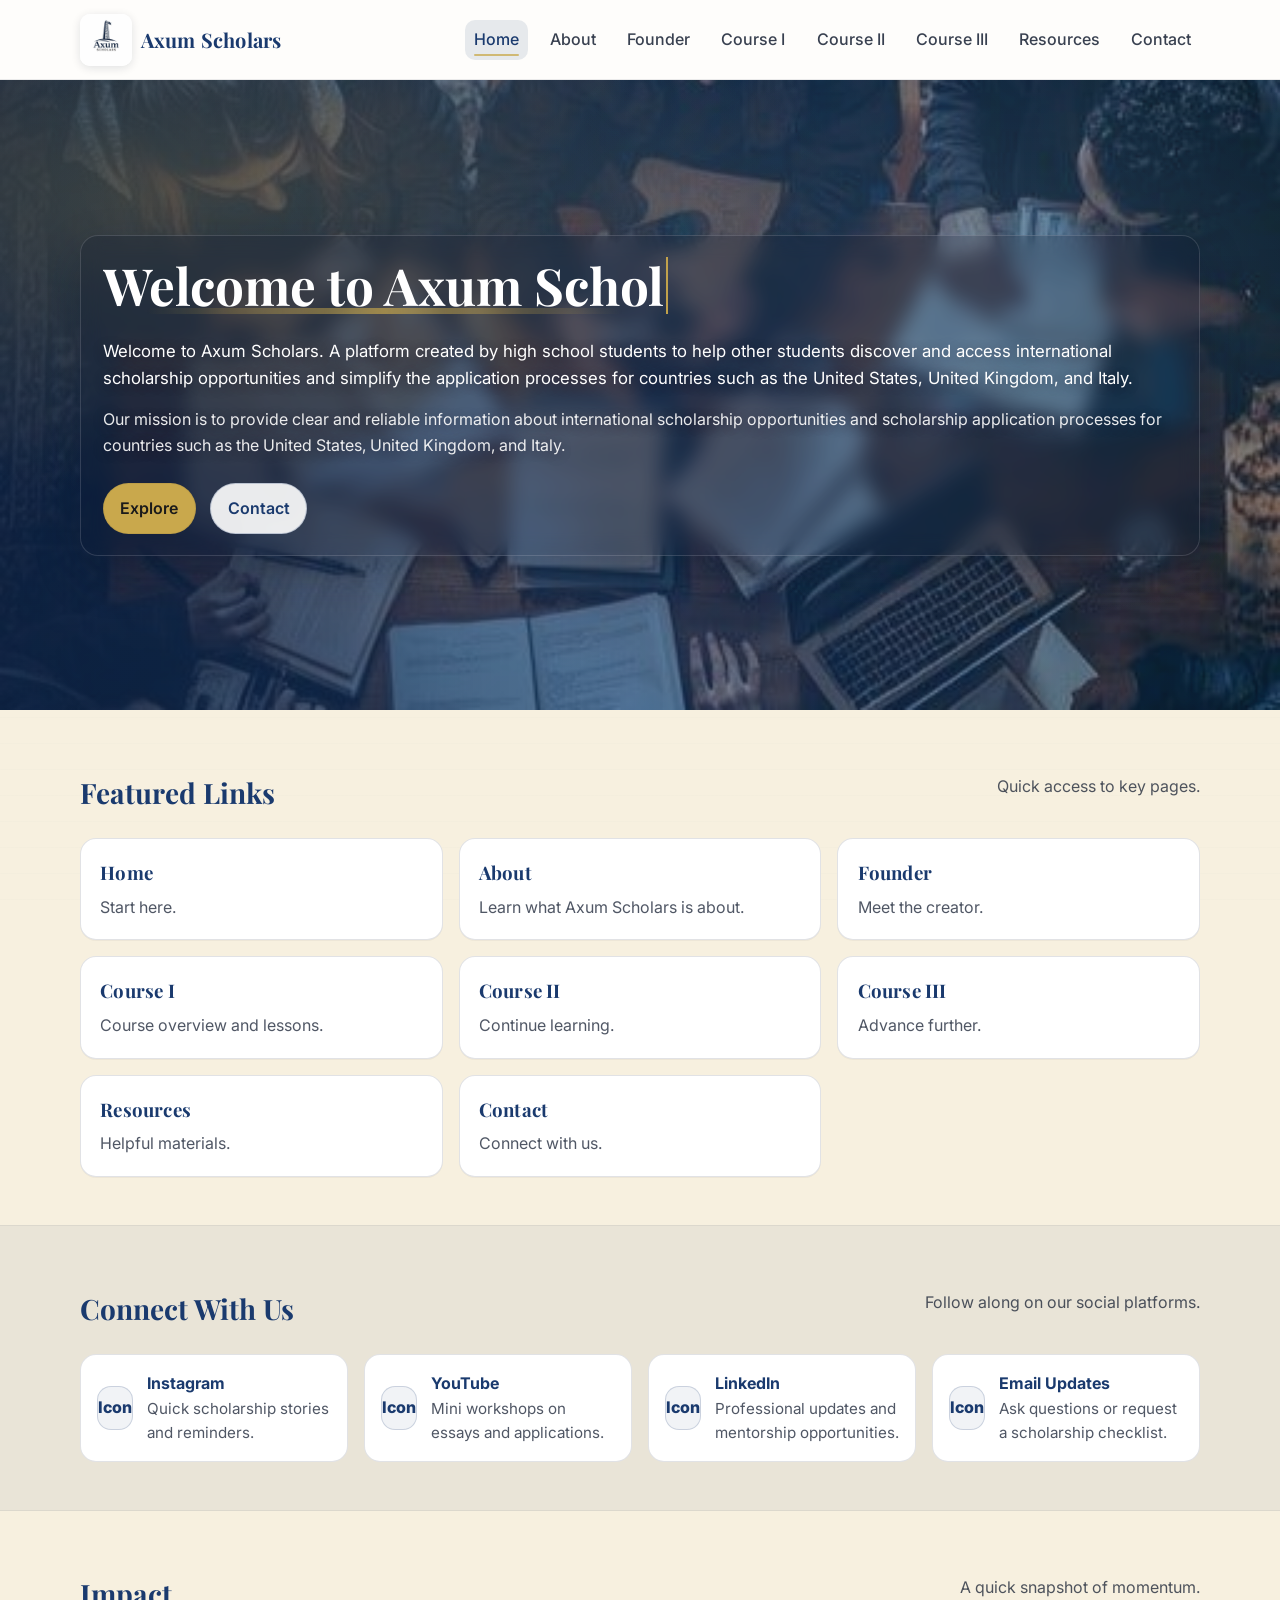
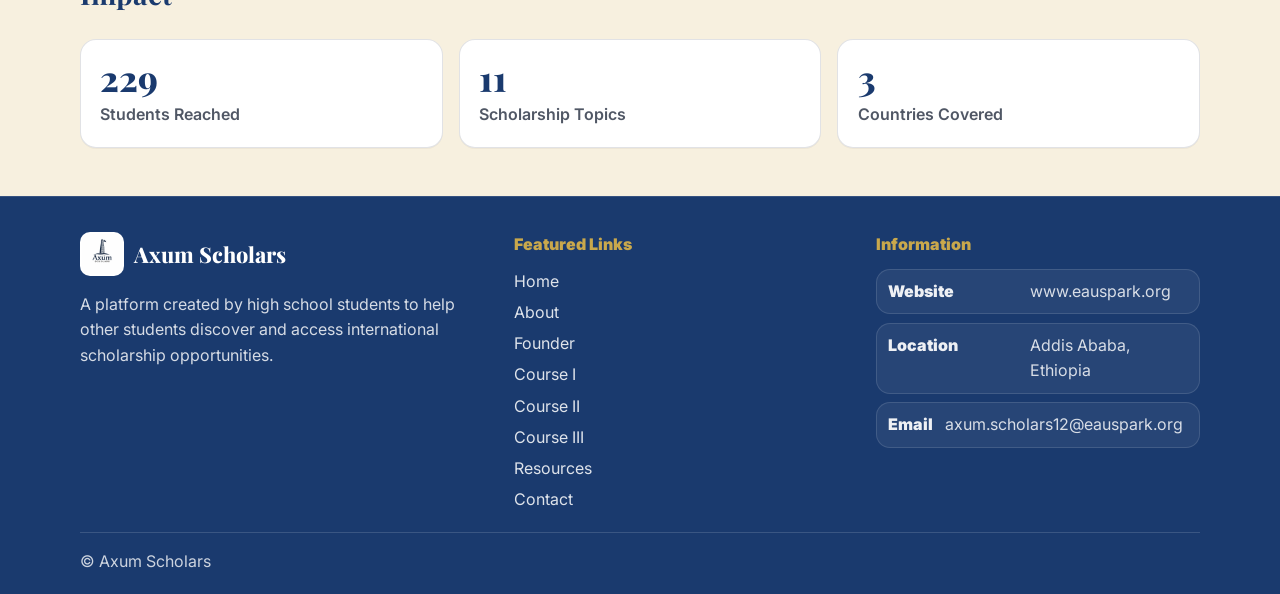
==== index.html @ 064c2a34 "first commit" ====
<!doctype html>
<html lang="en">
  <head>
    <meta charset="UTF-8" />
    <meta name="viewport" content="width=device-width, initial-scale=1.0" />
    <title>Axum Scholars | Home</title>
    <link rel="preconnect" href="https://fonts.googleapis.com" />
    <link rel="preconnect" href="https://fonts.gstatic.com" crossorigin />
    <link
      href="https://fonts.googleapis.com/css2?family=Inter:wght@400;500;600&family=Playfair+Display:wght@600;700&family=Patrick+Hand&display=swap"
      rel="stylesheet"
    />
    <link rel="stylesheet" href="./assets/css/styles.css" />
    <script defer src="./assets/js/main.js"></script>
  </head>
  <body>
    <a class="skip-link" href="#main">Skip to content</a>

    <header class="site-header">
      <nav class="nav" aria-label="Primary">
        <div class="nav__inner container">
          <a class="brand" href="./index.html" aria-label="Axum Scholars Home">
            <img class="brand__logo" src="./655578875_25758855597150447_8793712731819358752_n.jpg" alt="Axum Scholars logo" />
            <span class="brand__text">Axum Scholars</span>
          </a>

          <button class="nav__toggle" type="button" aria-expanded="false" aria-controls="navLinks">
            <span class="sr-only">Toggle navigation</span>
            <span class="nav__toggleBars" aria-hidden="true"></span>
          </button>

          <div id="navLinks" class="nav__links">
            <a class="nav__link is-active" href="./index.html">Home</a>
            <a class="nav__link" href="./about.html">About</a>
            <a class="nav__link" href="./founder.html">Founder</a>
            <a class="nav__link" href="./course1.html">Course I</a>
            <a class="nav__link" href="./course2.html">Course II</a>
            <a class="nav__link" href="./course3.html">Course III</a>
            <a class="nav__link" href="./resources.html">Resources</a>
            <a class="nav__link" href="./contact.html">Contact</a>
          </div>
        </div>
      </nav>
    </header>

    <main id="main">
      <section class="hero">
        <div class="hero__bg" aria-hidden="true">
          <img
            class="hero__img"
            src="./assets/img/Home page.jpg"
            alt="Students studying together around a table, books open"
            loading="eager"
            decoding="async"
            referrerpolicy="no-referrer"
          />
          <div class="hero__particles" aria-hidden="true"></div>
        </div>
        <div class="hero__overlay" aria-hidden="true"></div>
        <div class="hero__content container">
          <div class="reveal">
            <h1 class="typewriter" data-typewriter>Welcome to Axum Scholars</h1>
            <p class="lead">
              Welcome to Axum Scholars. A platform created by high school students to help other students discover and access international scholarship opportunities and simplify the application processes for countries such as the United States, United Kingdom, and Italy.
            </p>
            <p class="mission">
              Our mission is to provide clear and reliable information about international scholarship opportunities and scholarship application processes for countries such as the United States, United Kingdom, and Italy.
            </p>
            <div class="hero__actions">
              <a class="btn btn--gold" href="./about.html">Explore</a>
              <a class="btn btn--ghost" href="./contact.html">Contact</a>
            </div>
          </div>
        </div>
      </section>

      <section class="section container reveal">
        <div class="section__head">
          <h2>Featured Links</h2>
          <p class="muted">Quick access to key pages.</p>
        </div>

        <div class="cards">
          <a class="card card--link" href="./index.html">
            <h3>Home</h3>
            <p>Start here.</p>
          </a>
          <a class="card card--link" href="./about.html">
            <h3>About</h3>
            <p>Learn what Axum Scholars is about.</p>
          </a>
          <a class="card card--link" href="./founder.html">
            <h3>Founder</h3>
            <p>Meet the creator.</p>
          </a>
          <a class="card card--link" href="./course1.html">
            <h3>Course I</h3>
            <p>Course overview and lessons.</p>
          </a>
          <a class="card card--link" href="./course2.html">
            <h3>Course II</h3>
            <p>Continue learning.</p>
          </a>
          <a class="card card--link" href="./course3.html">
            <h3>Course III</h3>
            <p>Advance further.</p>
          </a>
          <a class="card card--link" href="./resources.html">
            <h3>Resources</h3>
            <p>Helpful materials.</p>
          </a>
          <a class="card card--link" href="./contact.html">
            <h3>Contact</h3>
            <p>Connect with us.</p>
          </a>
        </div>
      </section>

      <section class="section section--tint">
        <div class="container reveal">
          <div class="section__head">
            <h2>Connect With Us</h2>
            <p class="muted">Follow along on our social platforms.</p>
          </div>

          <div class="social-grid">
            <a class="social-card" href="./contact.html#contact-social" aria-label="Jump to our social highlights">
              <div class="icon icon--placeholder" aria-hidden="true">Icon</div>
              <div>
                <div class="social-card__title">Instagram</div>
                <div class="social-card__meta">Quick scholarship stories and reminders.</div>
              </div>
            </a>
            <a class="social-card" href="./contact.html#contact-form" aria-label="View our latest video tutorials">
              <div class="icon icon--placeholder" aria-hidden="true">Icon</div>
              <div>
                <div class="social-card__title">YouTube</div>
                <div class="social-card__meta">Mini workshops on essays and applications.</div>
              </div>
            </a>
            <a class="social-card" href="./contact.html#contact-details" aria-label="Connect with the Axum Scholars team">
              <div class="icon icon--placeholder" aria-hidden="true">Icon</div>
              <div>
                <div class="social-card__title">LinkedIn</div>
                <div class="social-card__meta">Professional updates and mentorship opportunities.</div>
              </div>
            </a>
            <a class="social-card" href="mailto:axum.scholars12@eauspark.org" aria-label="Send us an email">
              <div class="icon icon--placeholder" aria-hidden="true">Icon</div>
              <div>
                <div class="social-card__title">Email Updates</div>
                <div class="social-card__meta">Ask questions or request a scholarship checklist.</div>
              </div>
            </a>
          </div>
        </div>
      </section>

      <section class="section container reveal">
        <div class="section__head">
          <h2>Impact</h2>
          <p class="muted">A quick snapshot of momentum.</p>
        </div>
        <div class="stats">
          <div class="stat card">
            <div class="stat__num" data-countup="250">0</div>
            <div class="stat__label">Students Reached</div>
          </div>
          <div class="stat card">
            <div class="stat__num" data-countup="12">0</div>
            <div class="stat__label">Scholarship Topics</div>
          </div>
          <div class="stat card">
            <div class="stat__num" data-countup="3">0</div>
            <div class="stat__label">Countries Covered</div>
          </div>
        </div>
      </section>
    </main>

    <footer class="footer footer--dark">
      <div class="container footer__inner">
        <div class="footer3">
          <div class="footer3__col">
            <div class="footer3__brand">
              <img class="footer3__logo" src="./655578875_25758855597150447_8793712731819358752_n.jpg" alt="Axum Scholars logo" />
              <span>Axum Scholars</span>
            </div>
            <p class="footer3__desc">
              A platform created by high school students to help other students discover and access international scholarship opportunities.
            </p>
          </div>

          <div class="footer3__col">
            <div class="footer3__title">Featured Links</div>
            <div class="footer3__links">
              <a href="./index.html">Home</a>
              <a href="./about.html">About</a>
              <a href="./founder.html">Founder</a>
              <a href="./course1.html">Course I</a>
              <a href="./course2.html">Course II</a>
              <a href="./course3.html">Course III</a>
              <a href="./resources.html">Resources</a>
              <a href="./contact.html">Contact</a>
            </div>
          </div>

          <div class="footer3__col">
            <div class="footer3__title">Information</div>
            <div class="footer3__info">
              <div class="footer3__row">
                <span class="footer3__key">Website</span>
                <span class="footer3__val">www.eauspark.org</span>
              </div>
              <div class="footer3__row">
                <span class="footer3__key">Location</span>
                <span class="footer3__val">Addis Ababa, Ethiopia</span>
              </div>
              <div class="footer3__row">
                <span class="footer3__key">Email</span>
                <a class="footer3__val" href="mailto:axum.scholars12@eauspark.org">axum.scholars12@eauspark.org</a>
              </div>
            </div>
          </div>
        </div>

        <div class="footer__bottom">&copy; Axum Scholars</div>
      </div>
    </footer>
  </body>
</html>
---- assets/css/styles.css ----
:root {
  --blue: #1a3a6e;
  --gold: #c9a84c;
  --text: #0c1629;
  --muted: rgba(12, 22, 41, 0.72);
  --bg: #f7f0df;
  --tint: rgba(26, 58, 110, 0.06);
  --card: #ffffff;
  --border: rgba(12, 22, 41, 0.12);
  --shadow: 0 10px 30px rgba(12, 22, 41, 0.12);
  --radius: 16px;
  --max: 1120px;
}

*,
*::before,
*::after {
  box-sizing: border-box;
}

html {
  scroll-behavior: smooth;
}

body {
  margin: 0;
  font-family: Inter, system-ui, -apple-system, Segoe UI, Roboto, Helvetica, Arial, sans-serif;
  color: var(--text);
  background: var(--bg);
  line-height: 1.6;
  position: relative;
}

body.page--contact {
  background:
    linear-gradient(rgba(247, 240, 223, 0.76), rgba(247, 240, 223, 0.86)),
    url("../img/contact-bg.png") center / cover no-repeat fixed;
}

body.page--contact::before {
  opacity: 0.12;
}

body::before {
  content: "";
  position: fixed;
  inset: 0;
  pointer-events: none;
  /* subtle lined-paper effect across the whole site */
  background-image: repeating-linear-gradient(
    0deg,
    rgba(26, 58, 110, 0.06) 0px,
    rgba(26, 58, 110, 0.06) 1px,
    transparent 1px,
    transparent 26px
  );
  opacity: 0.22;
  z-index: -1;
}

/* Page fade transitions */
body {
  opacity: 0;
  transition: opacity 260ms ease;
}
body.is-ready {
  opacity: 1;
}
body.is-leaving {
  opacity: 0;
}

img {
  max-width: 100%;
  display: block;
}

a {
  color: inherit;
  text-decoration: none;
}

.container {
  width: min(var(--max), calc(100% - 2rem));
  margin-inline: auto;
}

.sr-only {
  position: absolute;
  width: 1px;
  height: 1px;
  padding: 0;
  margin: -1px;
  overflow: hidden;
  clip: rect(0, 0, 0, 0);
  white-space: nowrap;
  border: 0;
}

.skip-link {
  position: absolute;
  left: -9999px;
  top: 0.75rem;
  background: var(--blue);
  color: #fff;
  padding: 0.6rem 0.9rem;
  border-radius: 999px;
  z-index: 9999;
}
.skip-link:focus {
  left: 0.75rem;
}

/* Header / nav */
.site-header {
  position: sticky;
  top: 0;
  z-index: 50;
  background: rgba(255, 255, 255, 0.86);
  backdrop-filter: blur(10px);
  border-bottom: 1px solid rgba(12, 22, 41, 0.08);
  transition: padding 180ms ease, box-shadow 180ms ease, background 180ms ease, transform 180ms ease;
}

.nav__inner {
  display: flex;
  align-items: center;
  justify-content: space-between;
  padding: 0.85rem 0;
  gap: 1rem;
  transition: padding 180ms ease;
}

.site-header.is-scrolled {
  box-shadow: 0 12px 26px rgba(12, 22, 41, 0.12);
  background: rgba(255, 255, 255, 0.92);
}
.site-header.is-scrolled .nav__inner {
  padding: 0.6rem 0;
}

.brand {
  font-family: "Playfair Display", Georgia, "Times New Roman", serif;
  font-weight: 700;
  letter-spacing: 0.2px;
  color: var(--blue);
  font-size: 1.25rem;
  display: inline-flex;
  align-items: center;
  gap: 0.55rem;
}

.brand__logo {
  width: 52px;
  height: 52px;
  object-fit: contain;
  border-radius: 10px;
  background: #fff;
  box-shadow: 0 2px 10px rgba(12, 22, 41, 0.12);
}

.brand__text {
  line-height: 1;
}

.nav__links {
  display: flex;
  align-items: center;
  gap: 0.85rem;
}

.nav__link {
  font-weight: 500;
  color: rgba(12, 22, 41, 0.82);
  padding: 0.45rem 0.55rem;
  border-radius: 10px;
  position: relative;
  transition: background 160ms ease, color 160ms ease, transform 160ms ease;
}

.nav__link::after {
  content: "";
  position: absolute;
  left: 0.55rem;
  right: 0.55rem;
  bottom: 0.25rem;
  height: 2px;
  border-radius: 999px;
  background: var(--gold);
  transform: scaleX(0);
  transform-origin: left center;
  transition: transform 220ms ease;
  opacity: 0.95;
}

.nav__link:hover {
  background: rgba(26, 58, 110, 0.08);
  color: var(--blue);
  transform: translateY(-1px);
}
.nav__link:hover::after {
  transform: scaleX(1);
}

.nav__link.is-active {
  color: var(--blue);
  background: rgba(26, 58, 110, 0.1);
}
.nav__link.is-active::after {
  transform: scaleX(1);
  opacity: 0.75;
}

.nav__toggle {
  display: none;
  border: 1px solid rgba(12, 22, 41, 0.16);
  background: #fff;
  border-radius: 12px;
  padding: 0.55rem 0.6rem;
  cursor: pointer;
  transition: transform 160ms ease, box-shadow 160ms ease;
}

.nav__toggle:hover {
  transform: translateY(-1px);
  box-shadow: 0 8px 18px rgba(12, 22, 41, 0.08);
}

.nav__toggleBars {
  width: 22px;
  height: 14px;
  display: inline-block;
  background:
    linear-gradient(var(--blue), var(--blue)) 0 0 / 100% 2px no-repeat,
    linear-gradient(var(--blue), var(--blue)) 0 6px / 100% 2px no-repeat,
    linear-gradient(var(--blue), var(--blue)) 0 12px / 100% 2px no-repeat;
}

/* Buttons */
.btn {
  display: inline-flex;
  align-items: center;
  justify-content: center;
  gap: 0.5rem;
  border-radius: 999px;
  padding: 0.75rem 1.05rem;
  font-weight: 600;
  border: 1px solid transparent;
  transition: transform 160ms ease, box-shadow 160ms ease, background 160ms ease, border-color 160ms ease;
  cursor: pointer;
  user-select: none;
}

.btn:hover {
  transform: translateY(-1px);
  box-shadow: 0 12px 26px rgba(12, 22, 41, 0.12);
}

.btn--gold {
  background: var(--gold);
  color: #1a1a1a;
  border-color: rgba(0, 0, 0, 0.06);
}
.btn--gold:hover {
  transform: translateY(-1px) scale(1.03);
  box-shadow:
    0 14px 30px rgba(12, 22, 41, 0.14),
    0 0 0 6px rgba(201, 168, 76, 0.28);
}

.btn--ghost {
  background: rgba(255, 255, 255, 0.9);
  border-color: rgba(26, 58, 110, 0.22);
  color: var(--blue);
}
.btn--ghost:hover {
  transform: translateY(-1px) scale(1.02);
  box-shadow:
    0 14px 30px rgba(12, 22, 41, 0.12),
    0 0 0 6px rgba(26, 58, 110, 0.12);
}

.btn--full {
  width: 100%;
}

/* Hero */
.hero {
  position: relative;
  min-height: 70vh;
  display: grid;
  align-items: center;
  isolation: isolate;
}

.hero__bg {
  position: absolute;
  inset: 0;
  z-index: -2;
  overflow: hidden;
}

.hero__img {
  width: 100%;
  height: 100%;
  object-fit: cover;
  object-position: center 32%;
  transform: translate3d(0, 0, 0) scale(1);
  filter: saturate(0.96) contrast(1.03);
  will-change: transform;
  transition: transform 280ms ease-out;
}

.hero__particles {
  position: absolute;
  inset: -20%;
  pointer-events: none;
  background:
    radial-gradient(circle at 10% 20%, rgba(201, 168, 76, 0.20) 0 2px, transparent 3px),
    radial-gradient(circle at 30% 70%, rgba(255, 255, 255, 0.12) 0 2px, transparent 3px),
    radial-gradient(circle at 70% 30%, rgba(201, 168, 76, 0.18) 0 1.5px, transparent 3px),
    radial-gradient(circle at 85% 60%, rgba(255, 255, 255, 0.10) 0 2px, transparent 3px),
    radial-gradient(circle at 50% 50%, rgba(201, 168, 76, 0.12) 0 2px, transparent 3px);
  opacity: 0.75;
  filter: blur(0.2px);
  animation: floatDots 12s linear infinite;
  transform: translate3d(0, 0, 0);
  will-change: transform;
}

@keyframes floatDots {
  from {
    transform: translate3d(0, 0, 0);
  }
  to {
    transform: translate3d(-5%, -3%, 0);
  }
}

.hero__overlay {
  position: absolute;
  inset: 0;
  z-index: -1;
  background:
    radial-gradient(1200px 520px at 12% 18%, rgba(201, 168, 76, 0.24), transparent 58%),
    radial-gradient(900px 520px at 78% 35%, rgba(255, 255, 255, 0.10), transparent 62%),
    linear-gradient(90deg, rgba(14, 35, 70, 0.86), rgba(26, 58, 110, 0.58), rgba(26, 58, 110, 0.30));
}

.hero__content {
  padding: 4.5rem 0;
  color: #fff;
}

.hero__content .reveal {
  max-width: none;
  width: 100%;
  padding: 1.3rem 1.35rem;
  border-radius: 18px;
  background: rgba(12, 22, 41, 0.22);
  border: 1px solid rgba(255, 255, 255, 0.14);
  box-shadow: 0 18px 44px rgba(12, 22, 41, 0.28);
  backdrop-filter: blur(10px);
}

.hero h1 {
  font-family: "Playfair Display", Georgia, "Times New Roman", serif;
  font-size: clamp(2.1rem, 4vw, 3.2rem);
  line-height: 1.12;
  margin: 0 0 1rem;
}

.typewriter {
  display: inline-block;
  border-right: 2px solid rgba(201, 168, 76, 0.95);
  padding-right: 0.15rem;
  white-space: nowrap;
  overflow: hidden;
  position: relative;
  animation: typewriterPop 520ms cubic-bezier(0.2, 0.9, 0.2, 1) both;
}
.typewriter.is-done {
  border-right-color: transparent;
}

.typewriter::after {
  content: "";
  position: absolute;
  left: 0;
  right: 0;
  bottom: -0.25rem;
  height: 10px;
  border-radius: 999px;
  background: linear-gradient(90deg, rgba(201, 168, 76, 0.0), rgba(201, 168, 76, 0.75), rgba(201, 168, 76, 0.0));
  filter: blur(0.2px);
  opacity: 0.9;
  transform: scaleX(0.85);
}

@keyframes typewriterPop {
  from {
    opacity: 0;
    transform: translateY(10px) scale(0.98);
    filter: blur(1px);
  }
  to {
    opacity: 1;
    transform: translateY(0) scale(1);
    filter: blur(0);
  }
}

.lead {
  font-size: 1.05rem;
  margin: 0 0 1rem;
}

.mission {
  margin: 0 0 1.5rem;
  color: rgba(255, 255, 255, 0.9);
}

.hero .lead,
.hero .mission {
  text-shadow: 0 2px 12px rgba(12, 22, 41, 0.35);
}

.hero__actions {
  display: flex;
  gap: 0.85rem;
  flex-wrap: wrap;
}

@media (max-width: 700px) {
  .hero__content {
    padding: 3.2rem 0;
  }

  .hero__content .reveal {
    padding: 1.05rem 1.05rem;
  }
}

/* Page hero */
.page-hero {
  padding: 2.25rem 0 0.5rem;
}

.page-hero__media {
  margin-top: 0.5rem;
}

.page-hero__content h1 {
  font-family: "Playfair Display", Georgia, "Times New Roman", serif;
  color: var(--blue);
  margin: 0.5rem 0 0.5rem;
  font-size: clamp(2rem, 3.2vw, 2.6rem);
}

.muted {
  color: var(--muted);
}

/* Sections */
.section {
  padding: 3rem 0;
}

.section--tint {
  background: var(--tint);
  border-top: 1px solid rgba(12, 22, 41, 0.06);
  border-bottom: 1px solid rgba(12, 22, 41, 0.06);
}

.section__head {
  display: flex;
  align-items: end;
  justify-content: space-between;
  gap: 1rem;
  margin-bottom: 1.4rem;
}

.section__head h2 {
  font-family: "Playfair Display", Georgia, "Times New Roman", serif;
  color: var(--blue);
  margin: 0;
  font-size: 1.75rem;
}

.section__actions {
  margin-top: 1.6rem;
  display: flex;
  justify-content: flex-end;
}

/* Cards */
.cards {
  display: grid;
  grid-template-columns: repeat(3, minmax(0, 1fr));
  gap: 1rem;
}

.card {
  background: var(--card);
  border: 1px solid rgba(12, 22, 41, 0.12);
  border-radius: var(--radius);
  padding: 1.2rem;
  box-shadow: 0 1px 0 rgba(12, 22, 41, 0.04);
}

.card--soft {
  background: rgba(255, 255, 255, 0.65);
  border-color: rgba(12, 22, 41, 0.1);
}

.card h3,
.card h2 {
  margin: 0 0 0.35rem;
  font-family: "Playfair Display", Georgia, "Times New Roman", serif;
  color: var(--blue);
}

.card--link {
  transition: transform 160ms ease, box-shadow 160ms ease, border-color 160ms ease;
}
.card--link:hover {
  transform: translateY(-2px);
  border-color: rgba(26, 58, 110, 0.25);
  box-shadow: var(--shadow);
}

.card--link h3 {
  letter-spacing: 0.2px;
}

.card--link p {
  margin: 0.4rem 0 0;
  color: rgba(12, 22, 41, 0.72);
}

@media (max-width: 920px) {
  .cards {
    grid-template-columns: repeat(2, minmax(0, 1fr));
  }
}

@media (max-width: 560px) {
  .cards {
    grid-template-columns: 1fr;
  }
}

.cards--staff {
  grid-template-columns: repeat(4, minmax(0, 1fr));
}

/* Media frames (real images) */
.media-frame {
  position: relative;
  border-radius: var(--radius);
  overflow: hidden;
  border: 1px solid rgba(12, 22, 41, 0.12);
  background: rgba(26, 58, 110, 0.06);
}

.media-frame__img {
  width: 100%;
  height: 100%;
  object-fit: cover;
  display: block;
  transform: scale(1.02);
}

.media-frame__overlay {
  position: absolute;
  inset: 0;
  background: linear-gradient(180deg, rgba(12, 22, 41, 0.15), rgba(12, 22, 41, 0.35));
}

.media-frame--wide {
  height: 260px;
}
.media-frame--photo {
  height: 320px;
}
.media-frame--avatar {
  height: 120px;
  border-radius: 14px;
  margin-bottom: 0.75rem;
}
.media-frame--profile {
  height: 280px;
}

/* Layout helpers */
.two-col {
  display: grid;
  grid-template-columns: 1.2fr 0.8fr;
  gap: 1.25rem;
  align-items: start;
}

.two-col--media {
  grid-template-columns: 0.9fr 1.1fr;
  align-items: center;
}

.panel {
  border-radius: var(--radius);
  border: 1px solid rgba(12, 22, 41, 0.12);
  background: rgba(255, 255, 255, 0.75);
  padding: 1.2rem;
  box-shadow: 0 8px 24px rgba(12, 22, 41, 0.06);
}

.panel__title {
  font-weight: 700;
  color: var(--blue);
  margin-bottom: 0.5rem;
}

/* Social */
.social-grid {
  display: grid;
  grid-template-columns: repeat(4, minmax(0, 1fr));
  gap: 1rem;
}

.social-card {
  background: #fff;
  border: 1px solid rgba(12, 22, 41, 0.12);
  border-radius: var(--radius);
  padding: 1rem;
  display: flex;
  gap: 0.85rem;
  align-items: center;
  transition: transform 160ms ease, box-shadow 160ms ease, border-color 160ms ease;
}
.social-card:hover {
  transform: translateY(-2px);
  border-color: rgba(26, 58, 110, 0.22);
  box-shadow: var(--shadow);
}

.social-card__title {
  font-weight: 700;
  color: var(--blue);
}

.social-card__meta {
  color: var(--muted);
  font-size: 0.95rem;
}

.icon {
  width: 44px;
  height: 44px;
  border-radius: 14px;
  display: grid;
  place-items: center;
  font-weight: 800;
  color: var(--blue);
  border: 1px solid rgba(26, 58, 110, 0.18);
  background: rgba(26, 58, 110, 0.06);
}

/* Founder profile */
.profile-card {
  display: grid;
  grid-template-columns: 0.7fr 1.3fr;
  gap: 1.25rem;
  border-radius: var(--radius);
  border: 1px solid rgba(12, 22, 41, 0.12);
  background: #fff;
  padding: 1.25rem;
  box-shadow: 0 10px 30px rgba(12, 22, 41, 0.08);
}

.profile-card__content h2 {
  font-family: "Playfair Display", Georgia, "Times New Roman", serif;
  color: var(--blue);
  margin: 0 0 0.5rem;
}

.badge {
  display: inline-flex;
  padding: 0.35rem 0.6rem;
  border-radius: 999px;
  border: 1px solid rgba(26, 58, 110, 0.18);
  background: rgba(201, 168, 76, 0.18);
  color: var(--blue);
  font-weight: 600;
  font-size: 0.9rem;
  margin-right: 0.4rem;
}

.cta-card {
  border-radius: var(--radius);
  border: 1px solid rgba(26, 58, 110, 0.16);
  background: rgba(255, 255, 255, 0.7);
  padding: 1.2rem;
  display: grid;
  gap: 0.8rem;
  align-content: start;
}

.cta-card__title {
  font-weight: 800;
  color: var(--blue);
}

/* Courses */
.toolbar {
  margin-top: 1rem;
  display: flex;
  gap: 0.6rem;
  flex-wrap: wrap;
}

.toggle {
  border-radius: 999px;
  border: 1px solid rgba(26, 58, 110, 0.18);
  background: rgba(201, 168, 76, 0.18);
  color: var(--blue);
  font-weight: 700;
  padding: 0.55rem 0.85rem;
  cursor: pointer;
  transition: transform 160ms ease, box-shadow 160ms ease, background 160ms ease;
}
.toggle:hover {
  transform: translateY(-1px);
  box-shadow: 0 10px 24px rgba(12, 22, 41, 0.08);
  background: rgba(201, 168, 76, 0.28);
}

.lesson-grid {
  display: grid;
  grid-template-columns: repeat(2, minmax(0, 1fr));
  gap: 1rem;
}

.lesson {
  border-radius: var(--radius);
  border: 1px solid rgba(12, 22, 41, 0.12);
  background: #fff;
  padding: 1.1rem;
}

.lesson h2 {
  font-family: "Playfair Display", Georgia, "Times New Roman", serif;
  color: var(--blue);
  margin: 0 0 0.35rem;
  font-size: 1.35rem;
}

.split-courses {
  display: grid;
  grid-template-columns: repeat(2, minmax(0, 1fr));
  gap: 1rem;
}

.course-block {
  border-radius: var(--radius);
  border: 1px solid rgba(12, 22, 41, 0.12);
  background: #fff;
  padding: 1.2rem;
}
.course-block h2 {
  font-family: "Playfair Display", Georgia, "Times New Roman", serif;
  color: var(--blue);
  margin: 0 0 0.35rem;
}

.lesson-list {
  margin-top: 0.85rem;
  display: grid;
  gap: 0.6rem;
}

.lesson-item {
  padding: 0.75rem 0.85rem;
  border-radius: 14px;
  border: 1px solid rgba(26, 58, 110, 0.12);
  background: rgba(26, 58, 110, 0.04);
  color: rgba(12, 22, 41, 0.82);
}

/* Course I notebook / handwritten notes */
.notes-section {
  padding: 2rem 0 2.5rem;
}

.notes-sheet {
  position: relative;
  background: #f7f0df;
  border-radius: 16px;
  border: 1px solid rgba(12, 22, 41, 0.12);
  box-shadow: 0 14px 34px rgba(12, 22, 41, 0.08);
  padding: 1.6rem 1.2rem;
  overflow: hidden;
  font-size: 1.08rem;
}

.notes-sheet::before {
  content: "";
  position: absolute;
  inset: 0;
  pointer-events: none;
  /* subtle lined-paper effect */
  background-image: repeating-linear-gradient(
    0deg,
    rgba(26, 58, 110, 0.07) 0px,
    rgba(26, 58, 110, 0.07) 1px,
    transparent 1px,
    transparent 26px
  );
  opacity: 0.25;
}

.notes-sheet::after {
  content: "";
  position: absolute;
  inset: 0;
  pointer-events: none;
  background:
    radial-gradient(circle at 15% 8%, rgba(201, 168, 76, 0.22), transparent 45%),
    radial-gradient(circle at 75% 35%, rgba(26, 58, 110, 0.14), transparent 50%),
    linear-gradient(180deg, rgba(255, 255, 255, 0.32), rgba(255, 255, 255, 0));
  opacity: 0.8;
}

.notes-sheet > * {
  position: relative;
  z-index: 1;
}

.handwritten {
  font-family: "Patrick Hand", cursive;
  color: rgba(26, 58, 110, 0.92);
}

.notes-header {
  display: grid;
  gap: 0.6rem;
  margin-bottom: 1rem;
}

.notes-header__corner {
  justify-self: start;
  font-size: 1.15rem;
  opacity: 0.9;
}

.flag-usa {
  width: 34px;
  height: 24px;
  display: inline-block;
  border-radius: 4px;
  box-shadow: 0 2px 10px rgba(12, 22, 41, 0.12);
  background:
    /* canton (blue) */
    linear-gradient(90deg, #1a4f9c 0 52%, transparent 52% 100%),
    /* stripes */
    repeating-linear-gradient(
      180deg,
      #b22234 0 2.9px,
      #ffffff 2.9px 5.8px
    );
  position: relative;
  overflow: hidden;
  border: 1px solid rgba(26, 58, 110, 0.25);
}

.flag-usa::after {
  /* star dots (stylized) */
  content: "";
  position: absolute;
  inset: 0;
  background:
    radial-gradient(circle at 18% 22%, rgba(255, 255, 255, 0.95) 0 1.2px, transparent 1.25px),
    radial-gradient(circle at 30% 18%, rgba(255, 255, 255, 0.95) 0 1.1px, transparent 1.15px),
    radial-gradient(circle at 40% 28%, rgba(255, 255, 255, 0.95) 0 1.05px, transparent 1.1px),
    radial-gradient(circle at 28% 40%, rgba(255, 255, 255, 0.95) 0 1.15px, transparent 1.2px),
    radial-gradient(circle at 38% 46%, rgba(255, 255, 255, 0.95) 0 1.0px, transparent 1.05px),
    radial-gradient(circle at 22% 58%, rgba(255, 255, 255, 0.95) 0 1.0px, transparent 1.05px),
    radial-gradient(circle at 34% 64%, rgba(255, 255, 255, 0.95) 0 1.15px, transparent 1.2px);
  mix-blend-mode: screen;
  opacity: 0.95;
  clip-path: inset(0 48% 0 0);
}

.notes-header__nav {
  display: flex;
  gap: 0.7rem;
  flex-wrap: wrap;
  font-size: 1rem;
  opacity: 0.85;
}

.notes-title {
  margin: 0;
  font-size: clamp(1.7rem, 2.7vw, 2.3rem);
  line-height: 1.1;
  letter-spacing: 0.2px;
  text-align: center;
}

.notes-subtitle {
  margin: -0.15rem 0 0;
  text-align: center;
  font-size: 1.25rem;
  opacity: 0.95;
  line-height: 1.15;
}

.notes-body {
  display: grid;
  gap: 1.2rem;
}

.notes-block {
  background: rgba(255, 255, 255, 0.28);
  border: 1px dashed rgba(26, 58, 110, 0.22);
  border-radius: 14px;
  padding: 1rem 1rem;
}

.notes-h2 {
  margin: 0 0 0.6rem;
  font-size: 1.55rem;
}

.notes-defs {
  display: grid;
  gap: 0.9rem;
}

.notes-def {
  display: grid;
  gap: 0.15rem;
}

.notes-term {
  font-weight: 700;
  font-size: 1.15rem;
}

.notes-desc {
  font-size: 1.05rem;
  line-height: 1.25;
}

.notes-handwritten-paragraph {
  margin: 1rem 0 0;
  font-size: 1.12rem;
  line-height: 1.25;
}

.notes-schedule {
  display: grid;
  grid-template-columns: repeat(3, minmax(0, 1fr));
  gap: 1rem;
}

.notes-semester {
  background: rgba(255, 255, 255, 0.22);
  border: 1px solid rgba(26, 58, 110, 0.18);
  border-radius: 14px;
  padding: 0.95rem 0.9rem;
}

.notes-semester__title {
  margin: 0 0 0.55rem;
  font-size: 1.25rem;
}

.notes-bullets {
  margin: 0;
  padding-left: 1.25rem;
}

.notes-bullets li {
  margin: 0.35rem 0;
  font-size: 1.05rem;
  line-height: 1.25;
}

@media (max-width: 920px) {
  .notes-schedule {
    grid-template-columns: 1fr;
  }
}

/* Founder notes layout */
.founder-notes {
  padding: 1.4rem 1.1rem 1.1rem;
}

.founder-top {
  display: grid;
  grid-template-columns: 1fr;
  align-items: start;
  gap: 1rem;
  margin-bottom: 1rem;
}

.founder-title {
  font-size: clamp(2rem, 4vw, 2.9rem);
  font-weight: 800;
  justify-self: start;
  padding: 0.2rem 0.35rem;
  border: 1px solid rgba(26, 58, 110, 0.18);
  border-radius: 10px;
  background: rgba(255, 255, 255, 0.18);
}

.founder-bg-note {
  justify-self: center;
  opacity: 0.72;
  padding: 0.25rem 0.5rem;
  border: 1px dashed rgba(26, 58, 110, 0.22);
  border-radius: 12px;
}

.founder-layout {
  display: grid;
  grid-template-columns: 0.95fr 1.35fr;
  gap: 1.1rem;
  align-items: start;
}

.founder-layout--single {
  grid-template-columns: 1fr;
}

.founder-photo-wrap {
  display: grid;
  gap: 0.75rem;
  align-content: start;
}

.founder-photo-frame {
  border: 2px solid rgba(26, 58, 110, 0.18);
  border-radius: 14px;
  background: rgba(255, 255, 255, 0.18);
  padding: 0.55rem;
  box-shadow: 0 10px 22px rgba(12, 22, 41, 0.06);
  position: relative;
  overflow: hidden;
}

.founder-photo {
  width: 100%;
  height: 290px;
  object-fit: cover;
  border-radius: 10px;
}

.founder-photo-label {
  position: absolute;
  left: 0.8rem;
  bottom: 0.8rem;
  font-size: 1.15rem;
  padding: 0.1rem 0.35rem;
  background: rgba(247, 240, 223, 0.8);
  border: 1px dashed rgba(26, 58, 110, 0.25);
  border-radius: 12px;
}

.founder-text-box {
  border: 2px solid rgba(26, 58, 110, 0.22);
  border-radius: 14px;
  background: rgba(255, 255, 255, 0.16);
  padding: 1rem 1rem;
}

.founder-bg-media {
  border-radius: 14px;
  overflow: hidden;
  border: 1px solid rgba(26, 58, 110, 0.18);
  background: rgba(255, 255, 255, 0.18);
  box-shadow: 0 10px 24px rgba(12, 22, 41, 0.08);
  margin-bottom: 0.9rem;
}

.founder-bg-img {
  width: 100%;
  height: 280px;
  object-fit: cover;
  object-position: center;
  display: block;
  filter: saturate(1.02) contrast(1.02);
}

.founder-text-box p {
  margin: 0;
  font-size: 1.08rem;
  line-height: 1.35;
  color: rgba(26, 58, 110, 0.92);
}

.founder-bottom {
  margin-top: 1.1rem;
  font-size: 1.25rem;
  opacity: 0.95;
}

/* Course II steps layout */
.course2-grid {
  display: grid;
  grid-template-columns: 1.15fr 0.85fr;
  gap: 1.1rem;
  align-items: start;
}

.course2-box {
  border: 2px solid rgba(26, 58, 110, 0.22);
  background: rgba(255, 255, 255, 0.14);
  border-radius: 14px;
  padding: 1rem 1rem;
}

.course2-box--left {
  padding: 0.95rem 1rem 1rem;
}

.course2-title {
  margin: 0 0 0.75rem;
  font-size: 1.7rem;
  opacity: 0.95;
}

.course2-steps {
  margin: 0;
  padding-left: 1.3rem;
}

.course2-steps li {
  margin: 0.8rem 0;
}

.course2-step-title {
  display: block;
  font-weight: 800;
  color: rgba(26, 58, 110, 0.95);
  margin-bottom: 0.25rem;
}

.course2-steps li::marker {
  font-weight: 800;
  color: rgba(26, 58, 110, 0.92);
}

.course2-step-desc {
  display: block;
  font-size: 1.05rem;
  line-height: 1.28;
  opacity: 0.95;
}

.course2-right {
  display: grid;
  gap: 1rem;
}

.course2-box--right {
  padding: 0.95rem 0.95rem;
}

.course2-side-title {
  margin: 0 0 0.55rem;
  font-size: 1.3rem;
  opacity: 0.95;
}

.course2-side-list {
  margin: 0;
  padding-left: 1.25rem;
}

.course2-side-list li {
  margin: 0.42rem 0;
  font-size: 1.05rem;
}

@media (max-width: 920px) {
  .course2-grid {
    grid-template-columns: 1fr;
  }
}

/* Course III handwritten layout */
.course3-sheet {
  padding: 1.35rem 1.2rem 1.1rem;
}

.course3-topbar {
  font-size: 1.05rem;
  opacity: 0.75;
  text-align: center;
  margin-bottom: 0.9rem;
}

.course3-main {
  display: grid;
  grid-template-columns: 1fr;
  gap: 1rem;
  border: 2px solid rgba(26, 58, 110, 0.18);
  border-radius: 14px;
  padding: 1rem 1rem 0.95rem;
  background: rgba(255, 255, 255, 0.12);
}

.course3-steps {
  display: grid;
  gap: 0.75rem;
  padding-right: 0.75rem;
}

.course3-section-title {
  font-size: 1.55rem;
  opacity: 0.95;
}

.course3-step-list {
  list-style: none;
  margin: 0;
  padding: 0;
  display: grid;
  gap: 0.55rem;
}

.course3-step-en {
  font-size: 1.15rem;
  color: rgba(26, 58, 110, 0.92);
  line-height: 1.25;
  font-weight: 800;
}

.course3-step-am {
  margin-top: 0.1rem;
  font-size: 1.05rem;
  opacity: 0.9;
}

.course3-image {
  position: relative;
  border: 2px dashed rgba(26, 58, 110, 0.22);
  border-radius: 14px;
  background: rgba(255, 255, 255, 0.10);
  min-height: 340px;
  overflow: hidden;
  isolation: isolate;
}

.course3-image img {
  position: absolute;
  inset: 0;
  width: 100%;
  height: 100%;
  object-fit: cover;
  object-position: center;
  border-radius: 10px;
  image-rendering: auto;
}

.course3-block {
  border: 1px solid rgba(26, 58, 110, 0.18);
  border-radius: 12px;
  background: rgba(255, 255, 255, 0.10);
  padding: 0.75rem 0.85rem;
}

.course3-sublist {
  margin: 0.55rem 0 0;
  padding-left: 1.15rem;
  display: grid;
  gap: 0.35rem;
}

.course3-sublist li {
  font-size: 1.08rem;
  line-height: 1.25;
}

.course3-am-inline {
  opacity: 0.85;
}

.course3-bottom-note {
  margin-top: 1.1rem;
  font-size: 1.35rem;
  opacity: 0.9;
  text-align: center;
}

@media (max-width: 920px) {
  .course3-steps {
    padding-right: 0;
  }

  .course3-image {
    min-height: 280px;
  }
}

/* Contact notebook layout */
.contact-notes {
  padding: 1.55rem 1.15rem 1.15rem;
}

/* Resources handwritten layout */
.resources-sheet {
  padding: 1.4rem 1.2rem 1.1rem;
}

.resources-top {
  display: grid;
  grid-template-columns: 1fr 1fr;
  gap: 1rem;
  align-items: start;
  margin-bottom: 1rem;
}

.resources-title {
  font-size: 1.8rem;
  justify-self: start;
  padding: 0.15rem 0.25rem;
  border: 1px solid rgba(26, 58, 110, 0.18);
  border-radius: 10px;
  background: rgba(255, 255, 255, 0.14);
}

.resources-title--bold {
  font-weight: 700;
  /* Patrick Hand is single-weight; thicken stroke so “bold” reads clearly */
  -webkit-text-stroke: 0.45px rgba(26, 58, 110, 0.55);
  text-shadow: 0.6px 0 0 currentColor;
}

.resources-bg {
  justify-self: center;
  opacity: 0.72;
  padding: 0.25rem 0.55rem;
  border: 1px dashed rgba(26, 58, 110, 0.22);
  border-radius: 12px;
}

.resources-grid {
  display: grid;
  grid-template-columns: 1.25fr 1fr 0.9fr;
  gap: 1rem;
  align-items: start;
}

.resources-box {
  border: 2px solid rgba(26, 58, 110, 0.18);
  border-radius: 14px;
  background: rgba(255, 255, 255, 0.12);
  padding: 0.95rem 0.95rem;
}

.resources-subtitle {
  font-size: 1.35rem;
  margin: 0 0 0.65rem;
  opacity: 0.95;
}

.resources-list {
  margin: 0;
  padding-left: 1.25rem;
  display: grid;
  gap: 0.55rem;
}

.resources-list li {
  font-size: 1.12rem;
  line-height: 1.25;
  color: rgba(26, 58, 110, 0.92);
}

.resources-link {
  font-weight: 800;
  text-decoration: underline;
  text-underline-offset: 3px;
}

.resources-bottom {
  margin-top: 1.1rem;
  font-size: 1.6rem;
  opacity: 0.9;
  text-align: center;
}

@media (max-width: 1000px) {
  .resources-grid {
    grid-template-columns: 1fr;
  }

  .resources-top {
    grid-template-columns: 1fr;
  }

  .resources-bg {
    justify-self: start;
  }
}

.contact-header {
  display: grid;
  grid-template-columns: 1fr auto;
  align-items: end;
  gap: 1rem;
  margin-bottom: 1rem;
}

.contact-header__title {
  margin: 0;
  font-size: clamp(2rem, 3vw, 2.4rem);
  line-height: 1.1;
}

.contact-layout {
  display: grid;
  grid-template-columns: 1fr 1.05fr;
  gap: 1.1rem;
  align-items: start;
}

.contact-box {
  border: 2px solid rgba(26, 58, 110, 0.22);
  background: rgba(255, 255, 255, 0.14);
  border-radius: 14px;
  padding: 0.95rem 0.95rem;
  box-shadow: 0 10px 22px rgba(12, 22, 41, 0.06);
}

.contact-box__label {
  margin: 0 0 0.7rem;
  font-size: 1.35rem;
}

.contact-form {
  display: grid;
  gap: 0.9rem;
}

.contact-row {
  display: grid;
  grid-template-columns: 1fr 1fr;
  gap: 0.85rem;
}

.contact-field {
  display: grid;
  gap: 0.45rem;
}

.contact-field__label {
  font-size: 1.1rem;
  color: rgba(26, 58, 110, 0.92);
  font-weight: 700;
}

.contact-input,
.contact-textarea {
  width: 100%;
  border-radius: 10px;
  border: 1px solid rgba(26, 58, 110, 0.3);
  background: rgba(247, 240, 223, 0.35);
  padding: 0.75rem 0.85rem;
  font: inherit;
  outline: none;
  transition: box-shadow 160ms ease, border-color 160ms ease;
}

.contact-input:focus,
.contact-textarea:focus {
  border-color: rgba(26, 58, 110, 0.55);
  box-shadow: 0 0 0 4px rgba(26, 58, 110, 0.14);
}

.contact-textarea {
  resize: vertical;
  min-height: 140px;
}

.contact-actions {
  display: flex;
  gap: 0.85rem;
  align-items: center;
  justify-content: flex-end;
}

.contact-submit {
  border-radius: 999px;
  padding: 0.75rem 1.2rem;
  border: 1px solid rgba(0, 0, 0, 0.06);
  background: var(--gold);
  color: #1a1a1a;
  cursor: pointer;
  font-weight: 700;
  transition: transform 160ms ease, box-shadow 160ms ease;
}

.contact-submit:hover {
  transform: translateY(-1px) scale(1.02);
  box-shadow: 0 14px 30px rgba(12, 22, 41, 0.14);
}

.contact-aside-title {
  margin: 0 0 0.6rem;
  font-size: 1.6rem;
}

.contact-aside p {
  margin: 0;
  color: rgba(26, 58, 110, 0.92);
  line-height: 1.35;
  font-size: 1.08rem;
}

@media (max-width: 920px) {
  .contact-layout {
    grid-template-columns: 1fr;
  }

  .contact-row {
    grid-template-columns: 1fr;
  }

  .contact-actions {
    justify-content: stretch;
  }
}

@media (max-width: 920px) {
  .founder-top {
    grid-template-columns: 1fr;
  }

  .founder-layout {
    grid-template-columns: 1fr;
  }

  .founder-photo {
    height: 240px;
  }
}

/* Contact */
.info-box {
  margin-top: 0.9rem;
  border-radius: 14px;
  border: 1px solid rgba(12, 22, 41, 0.12);
  background: rgba(255, 255, 255, 0.75);
  padding: 0.9rem;
}

.info-row {
  display: flex;
  justify-content: space-between;
  gap: 1rem;
  padding: 0.55rem 0.2rem;
  border-bottom: 1px solid rgba(12, 22, 41, 0.08);
}
.info-row:last-child {
  border-bottom: none;
}
.info-label {
  font-weight: 700;
  color: var(--blue);
}
.info-value {
  color: rgba(12, 22, 41, 0.76);
}

.form {
  margin-top: 0.75rem;
  display: grid;
  gap: 0.85rem;
}

.field {
  display: grid;
  gap: 0.4rem;
}
.field__label {
  font-weight: 700;
  color: var(--blue);
}
.field__input {
  width: 100%;
  border-radius: 14px;
  border: 1px solid rgba(12, 22, 41, 0.14);
  padding: 0.8rem 0.9rem;
  font: inherit;
  outline: none;
  transition: border-color 160ms ease, box-shadow 160ms ease;
  background: #fff;
}
.field__input:focus {
  border-color: rgba(26, 58, 110, 0.35);
  box-shadow: 0 0 0 4px rgba(26, 58, 110, 0.12);
}

/* Footer */
.footer {
  border-top: 1px solid rgba(12, 22, 41, 0.08);
  background: #fff;
}
.footer__inner {
  padding: 2.2rem 0 1.2rem;
}
.footer__bottom {
  margin-top: 1.2rem;
  padding-top: 1rem;
  border-top: 1px solid rgba(12, 22, 41, 0.08);
  color: rgba(12, 22, 41, 0.72);
}

.footer--dark {
  background: var(--blue);
  border-top-color: rgba(255, 255, 255, 0.12);
}
.footer--dark .footer__bottom {
  border-top-color: rgba(255, 255, 255, 0.14);
  color: rgba(255, 255, 255, 0.78);
}

.footer3 {
  display: grid;
  grid-template-columns: 1.15fr 0.95fr 0.9fr;
  gap: 1.2rem;
}

.footer3__brand {
  font-family: "Playfair Display", Georgia, "Times New Roman", serif;
  font-weight: 800;
  font-size: 1.35rem;
  color: #fff;
  display: inline-flex;
  align-items: center;
  gap: 0.6rem;
}

.footer3__logo {
  width: 44px;
  height: 44px;
  object-fit: contain;
  border-radius: 10px;
  background: #fff;
  padding: 2px;
}

.footer3__desc {
  margin: 0.5rem 0 0;
  color: rgba(255, 255, 255, 0.82);
  max-width: 44ch;
}

.footer3__title {
  font-weight: 900;
  color: var(--gold);
  margin-bottom: 0.7rem;
}

.footer3__links {
  display: grid;
  gap: 0.35rem;
}

.footer3__links a {
  color: rgba(255, 255, 255, 0.86);
  transition: color 160ms ease, transform 160ms ease;
  width: fit-content;
}
.footer3__links a:hover {
  color: #fff;
  transform: translateX(2px);
}

.footer3__info {
  display: grid;
  gap: 0.55rem;
}

.footer3__row {
  display: grid;
  grid-template-columns: 0.9fr 1.1fr;
  gap: 0.8rem;
  padding: 0.55rem 0.7rem;
  border-radius: 14px;
  border: 1px solid rgba(255, 255, 255, 0.12);
  background: rgba(255, 255, 255, 0.06);
}

.footer3__key {
  font-weight: 900;
  color: rgba(255, 255, 255, 0.92);
}
.footer3__val {
  color: rgba(255, 255, 255, 0.82);
}

/* Reveal on scroll */
.reveal {
  opacity: 0;
  transform: translateY(14px);
  transition: opacity 700ms ease, transform 700ms ease;
  will-change: opacity, transform;
}
.reveal.is-visible {
  opacity: 1;
  transform: translateY(0);
}

/* Stats */
.stats {
  display: grid;
  grid-template-columns: repeat(3, minmax(0, 1fr));
  gap: 1rem;
}
.stat__num {
  font-family: "Playfair Display", Georgia, "Times New Roman", serif;
  font-weight: 800;
  font-size: 2.2rem;
  line-height: 1.1;
  color: var(--blue);
}
.stat__label {
  margin-top: 0.25rem;
  color: var(--muted);
  font-weight: 600;
}

/* Responsive */
@media (max-width: 980px) {
  .cards {
    grid-template-columns: repeat(2, minmax(0, 1fr));
  }
  .cards--staff {
    grid-template-columns: repeat(2, minmax(0, 1fr));
  }
  .social-grid {
    grid-template-columns: repeat(2, minmax(0, 1fr));
  }
  .two-col,
  .two-col--media {
    grid-template-columns: 1fr;
  }
  .profile-card {
    grid-template-columns: 1fr;
  }
  .lesson-grid {
    grid-template-columns: 1fr;
  }
  .split-courses {
    grid-template-columns: 1fr;
  }
  .footer__grid {
    grid-template-columns: 1fr;
  }
  .footer3 {
    grid-template-columns: 1fr;
  }
  .stats {
    grid-template-columns: 1fr;
  }
}

@media (max-width: 780px) {
  .nav__toggle {
    display: inline-flex;
  }
  .nav__links {
    position: absolute;
    left: 1rem;
    right: 1rem;
    top: 64px;
    background: rgba(255, 255, 255, 0.98);
    border: 1px solid rgba(12, 22, 41, 0.12);
    border-radius: 16px;
    padding: 0.7rem;
    display: none;
    flex-direction: column;
    align-items: stretch;
    gap: 0.25rem;
    box-shadow: 0 18px 40px rgba(12, 22, 41, 0.12);
  }
  .nav__links.is-open {
    display: flex;
  }
  .nav__link {
    padding: 0.65rem 0.75rem;
  }
  .section__head {
    flex-direction: column;
    align-items: start;
  }
  .brand__logo {
    width: 44px;
    height: 44px;
  }
  .brand__text {
    font-size: 1.1rem;
  }
  .hero__img {
    object-position: center 24%;
  }
}
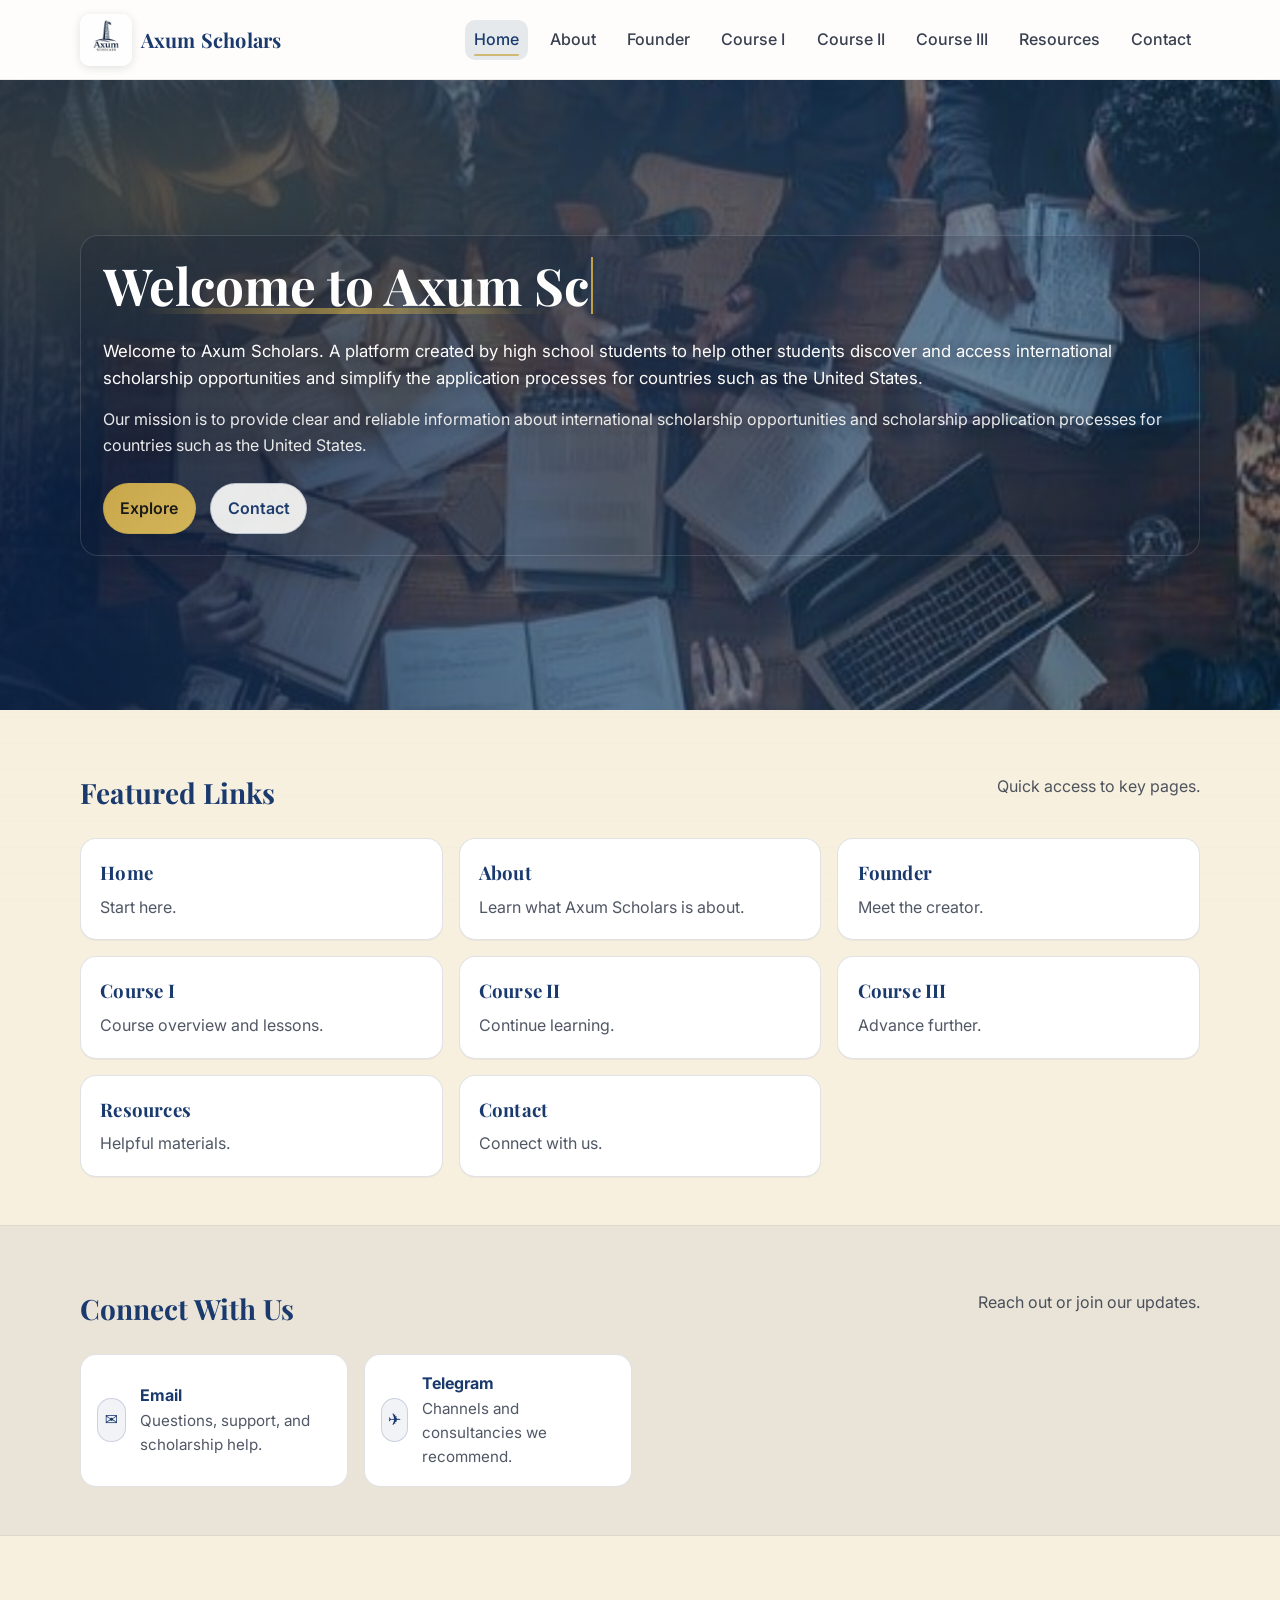
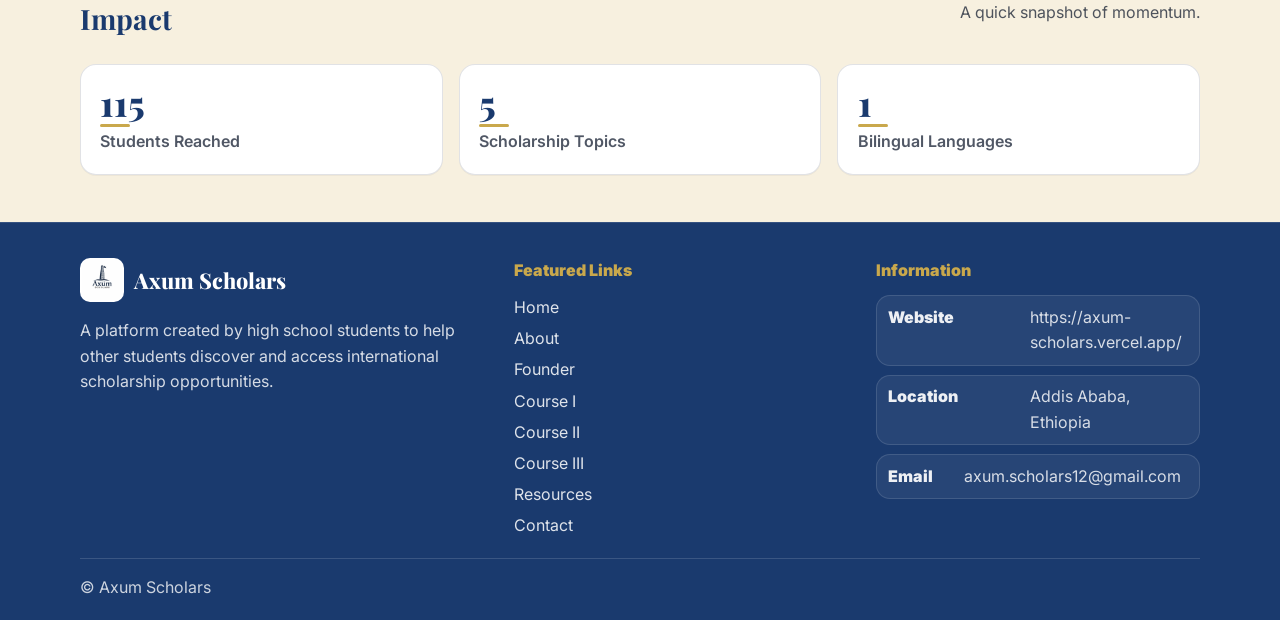
==== commit 066b4a5b: "Improvement on some pages" ====
--- a/index.html
+++ b/index.html
@@ -61,10 +61,10 @@
           <div class="reveal">
             <h1 class="typewriter" data-typewriter>Welcome to Axum Scholars</h1>
             <p class="lead">
-              Welcome to Axum Scholars. A platform created by high school students to help other students discover and access international scholarship opportunities and simplify the application processes for countries such as the United States, United Kingdom, and Italy.
+              Welcome to Axum Scholars. A platform created by high school students to help other students discover and access international scholarship opportunities and simplify the application processes for countries such as the United States.
             </p>
             <p class="mission">
-              Our mission is to provide clear and reliable information about international scholarship opportunities and scholarship application processes for countries such as the United States, United Kingdom, and Italy.
+              Our mission is to provide clear and reliable information about international scholarship opportunities and scholarship application processes for countries such as the United States.
             </p>
             <div class="hero__actions">
               <a class="btn btn--gold" href="./about.html">Explore</a>
@@ -120,36 +120,22 @@
         <div class="container reveal">
           <div class="section__head">
             <h2>Connect With Us</h2>
-            <p class="muted">Follow along on our social platforms.</p>
+            <p class="muted">Reach out or join our updates.</p>
           </div>
 
           <div class="social-grid">
-            <a class="social-card" href="./contact.html#contact-social" aria-label="Jump to our social highlights">
-              <div class="icon icon--placeholder" aria-hidden="true">Icon</div>
+            <a class="social-card" href="mailto:axum.scholars12@gmail.com" aria-label="Send us an email">
+              <div class="icon" aria-hidden="true">&#9993;</div>
               <div>
-                <div class="social-card__title">Instagram</div>
-                <div class="social-card__meta">Quick scholarship stories and reminders.</div>
+                <div class="social-card__title">Email</div>
+                <div class="social-card__meta">Questions, support, and scholarship help.</div>
               </div>
             </a>
-            <a class="social-card" href="./contact.html#contact-form" aria-label="View our latest video tutorials">
-              <div class="icon icon--placeholder" aria-hidden="true">Icon</div>
+            <a class="social-card" href="./resources.html#telegram" aria-label="Open our Telegram resources">
+              <div class="icon" aria-hidden="true">&#9992;</div>
               <div>
-                <div class="social-card__title">YouTube</div>
-                <div class="social-card__meta">Mini workshops on essays and applications.</div>
-              </div>
-            </a>
-            <a class="social-card" href="./contact.html#contact-details" aria-label="Connect with the Axum Scholars team">
-              <div class="icon icon--placeholder" aria-hidden="true">Icon</div>
-              <div>
-                <div class="social-card__title">LinkedIn</div>
-                <div class="social-card__meta">Professional updates and mentorship opportunities.</div>
-              </div>
-            </a>
-            <a class="social-card" href="mailto:axum.scholars12@eauspark.org" aria-label="Send us an email">
-              <div class="icon icon--placeholder" aria-hidden="true">Icon</div>
-              <div>
-                <div class="social-card__title">Email Updates</div>
-                <div class="social-card__meta">Ask questions or request a scholarship checklist.</div>
+                <div class="social-card__title">Telegram</div>
+                <div class="social-card__meta">Channels and consultancies we recommend.</div>
               </div>
             </a>
           </div>
@@ -171,8 +157,8 @@
             <div class="stat__label">Scholarship Topics</div>
           </div>
           <div class="stat card">
-            <div class="stat__num" data-countup="3">0</div>
-            <div class="stat__label">Countries Covered</div>
+            <div class="stat__num" data-countup="2">0</div>
+            <div class="stat__label">Bilingual Languages</div>
           </div>
         </div>
       </section>
@@ -210,7 +196,7 @@
             <div class="footer3__info">
               <div class="footer3__row">
                 <span class="footer3__key">Website</span>
-                <span class="footer3__val">www.eauspark.org</span>
+                <a class="footer3__val" href="https://axum-scholars.vercel.app/" target="_blank" rel="noopener noreferrer">https://axum-scholars.vercel.app/</a>
               </div>
               <div class="footer3__row">
                 <span class="footer3__key">Location</span>
@@ -218,7 +204,7 @@
               </div>
               <div class="footer3__row">
                 <span class="footer3__key">Email</span>
-                <a class="footer3__val" href="mailto:axum.scholars12@eauspark.org">axum.scholars12@eauspark.org</a>
+                <a class="footer3__val" href="mailto:axum.scholars12@gmail.com">axum.scholars12@gmail.com</a>
               </div>
             </div>
           </div>
--- a/assets/css/styles.css
+++ b/assets/css/styles.css
@@ -10,6 +10,8 @@
   --shadow: 0 10px 30px rgba(12, 22, 41, 0.12);
   --radius: 16px;
   --max: 1120px;
+  --gold-light: rgba(201, 168, 76, 0.25);
+  --blue-light: rgba(26, 58, 110, 0.08);
 }
 
 *,
@@ -29,6 +31,7 @@
   background: var(--bg);
   line-height: 1.6;
   position: relative;
+  overflow-x: hidden;
 }
 
 body.page--contact {
@@ -857,36 +860,8 @@
   display: inline-block;
   border-radius: 4px;
   box-shadow: 0 2px 10px rgba(12, 22, 41, 0.12);
-  background:
-    /* canton (blue) */
-    linear-gradient(90deg, #1a4f9c 0 52%, transparent 52% 100%),
-    /* stripes */
-    repeating-linear-gradient(
-      180deg,
-      #b22234 0 2.9px,
-      #ffffff 2.9px 5.8px
-    );
-  position: relative;
-  overflow: hidden;
+  background: url("../img/usa-flag.png") center / cover no-repeat;
   border: 1px solid rgba(26, 58, 110, 0.25);
-}
-
-.flag-usa::after {
-  /* star dots (stylized) */
-  content: "";
-  position: absolute;
-  inset: 0;
-  background:
-    radial-gradient(circle at 18% 22%, rgba(255, 255, 255, 0.95) 0 1.2px, transparent 1.25px),
-    radial-gradient(circle at 30% 18%, rgba(255, 255, 255, 0.95) 0 1.1px, transparent 1.15px),
-    radial-gradient(circle at 40% 28%, rgba(255, 255, 255, 0.95) 0 1.05px, transparent 1.1px),
-    radial-gradient(circle at 28% 40%, rgba(255, 255, 255, 0.95) 0 1.15px, transparent 1.2px),
-    radial-gradient(circle at 38% 46%, rgba(255, 255, 255, 0.95) 0 1.0px, transparent 1.05px),
-    radial-gradient(circle at 22% 58%, rgba(255, 255, 255, 0.95) 0 1.0px, transparent 1.05px),
-    radial-gradient(circle at 34% 64%, rgba(255, 255, 255, 0.95) 0 1.15px, transparent 1.2px);
-  mix-blend-mode: screen;
-  opacity: 0.95;
-  clip-path: inset(0 48% 0 0);
 }
 
 .notes-header__nav {
@@ -993,25 +968,64 @@
 
 /* Founder notes layout */
 .founder-notes {
-  padding: 1.4rem 1.1rem 1.1rem;
+  padding: 1.5rem 1.2rem 1.2rem;
 }
 
 .founder-top {
   display: grid;
-  grid-template-columns: 1fr;
   align-items: start;
-  gap: 1rem;
-  margin-bottom: 1rem;
+  gap: 0.5rem;
+  padding-bottom: 0.9rem;
+  margin-bottom: 1.25rem;
+  border-bottom: 1px solid rgba(26, 58, 110, 0.14);
+}
+
+.founder-eyebrow {
+  margin: 0;
+  font-size: 0.85rem;
+  letter-spacing: 0.12em;
+  text-transform: uppercase;
+  font-weight: 800;
+  color: rgba(26, 58, 110, 0.78);
+  display: inline-flex;
+  align-items: center;
+  gap: 0.5rem;
+}
+.founder-eyebrow::before {
+  content: "";
+  width: 9px;
+  height: 9px;
+  border-radius: 50%;
+  background: var(--gold);
+  box-shadow: 0 0 0 4px rgba(201, 168, 76, 0.22);
 }
 
 .founder-title {
-  font-size: clamp(2rem, 4vw, 2.9rem);
+  margin: 0;
+  font-family: "Playfair Display", Georgia, "Times New Roman", serif;
+  font-size: clamp(2.1rem, 4vw, 3rem);
   font-weight: 800;
-  justify-self: start;
-  padding: 0.2rem 0.35rem;
-  border: 1px solid rgba(26, 58, 110, 0.18);
-  border-radius: 10px;
-  background: rgba(255, 255, 255, 0.18);
+  line-height: 1.06;
+  letter-spacing: 0.2px;
+  color: var(--blue);
+  position: relative;
+}
+.founder-title::after {
+  content: "";
+  display: block;
+  width: 72px;
+  height: 3px;
+  border-radius: 999px;
+  margin-top: 0.55rem;
+  background: linear-gradient(90deg, var(--gold), rgba(201, 168, 76, 0.2));
+  opacity: 0.95;
+}
+
+.founder-kicker {
+  margin: 0;
+  color: rgba(12, 22, 41, 0.72);
+  font-weight: 600;
+  max-width: 70ch;
 }
 
 .founder-bg-note {
@@ -1025,7 +1039,7 @@
 .founder-layout {
   display: grid;
   grid-template-columns: 0.95fr 1.35fr;
-  gap: 1.1rem;
+  gap: 1.25rem;
   align-items: start;
 }
 
@@ -1068,10 +1082,11 @@
 }
 
 .founder-text-box {
-  border: 2px solid rgba(26, 58, 110, 0.22);
+  border: 1px solid rgba(26, 58, 110, 0.22);
   border-radius: 14px;
-  background: rgba(255, 255, 255, 0.16);
-  padding: 1rem 1rem;
+  background: rgba(255, 255, 255, 0.62);
+  box-shadow: 0 16px 32px rgba(12, 22, 41, 0.08);
+  padding: 1.05rem 1.05rem 1.15rem;
 }
 
 .founder-bg-media {
@@ -1094,9 +1109,107 @@
 
 .founder-text-box p {
   margin: 0;
-  font-size: 1.08rem;
-  line-height: 1.35;
+  font-size: 1.03rem;
+  line-height: 1.55;
+  color: rgba(12, 22, 41, 0.8);
+}
+
+.founder-section-title {
+  margin: 0.2rem 0 0.55rem;
+  font-family: "Playfair Display", Georgia, "Times New Roman", serif;
+  color: var(--blue);
+  font-size: 1.5rem;
+}
+
+.founder-prose {
+  margin: 0.6rem 0 0;
+  color: rgba(12, 22, 41, 0.8);
+}
+.founder-prose--lead {
+  font-weight: 650;
+}
+
+.founder-badges {
+  display: flex;
+  flex-wrap: wrap;
+  gap: 0.5rem;
+  margin-top: 0.95rem;
+}
+
+.founder-badge {
+  display: inline-flex;
+  align-items: center;
+  border-radius: 999px;
+  padding: 0.35rem 0.6rem;
+  border: 1px solid rgba(26, 58, 110, 0.18);
+  background: rgba(255, 255, 255, 0.55);
+  color: rgba(26, 58, 110, 0.88);
+  font-weight: 700;
+  font-size: 0.95rem;
+}
+
+.founder-facts {
+  border: 1px solid rgba(26, 58, 110, 0.16);
+  border-radius: 14px;
+  background: rgba(255, 255, 255, 0.22);
+  padding: 0.85rem;
+  display: grid;
+  gap: 0.65rem;
+}
+
+.founder-fact__k {
+  font-weight: 900;
   color: rgba(26, 58, 110, 0.92);
+  font-size: 0.95rem;
+}
+
+.founder-fact__v {
+  color: rgba(26, 58, 110, 0.82);
+  margin-top: 0.1rem;
+}
+
+.founder-team {
+  margin-top: 1.1rem;
+  border: 1px solid rgba(26, 58, 110, 0.16);
+  border-radius: 14px;
+  background: rgba(255, 255, 255, 0.5);
+  box-shadow: 0 12px 28px rgba(12, 22, 41, 0.06);
+  padding: 1.05rem 1.05rem 1.15rem;
+}
+
+.founder-team__desc {
+  margin-top: -0.25rem;
+}
+
+.founder-names {
+  list-style: none;
+  margin: 0.85rem 0 0;
+  padding: 0;
+  display: grid;
+  gap: 0.6rem;
+  grid-template-columns: repeat(2, minmax(0, 1fr));
+  color: rgba(12, 22, 41, 0.86);
+  font-weight: 650;
+}
+.founder-names li {
+  position: relative;
+  border-radius: 999px;
+  padding: 0.62rem 0.85rem 0.62rem 2.15rem;
+  border: 1px solid rgba(26, 58, 110, 0.14);
+  background: rgba(247, 240, 223, 0.58);
+  box-shadow: 0 8px 18px rgba(12, 22, 41, 0.06);
+}
+.founder-names li::before {
+  content: "";
+  position: absolute;
+  left: 0.85rem;
+  top: 50%;
+  transform: translateY(-50%);
+  width: 9px;
+  height: 9px;
+  border-radius: 50%;
+  background: var(--gold);
+  box-shadow: 0 0 0 4px rgba(201, 168, 76, 0.18);
 }
 
 .founder-bottom {
@@ -1112,6 +1225,13 @@
   gap: 1.1rem;
   align-items: start;
 }
+.course2-bullets{margin:.5rem 0 0 1.25rem;padding-left:.5rem}
+.course2-bullets li{margin:.45rem 0;font-size:1.05rem;line-height:1.3}
+.course2-bullets .amharic{opacity:.92}
+.course2-subtitle{margin:.25rem 0 .15rem;font-size:1.35rem;opacity:.9;font-weight:600}
+.course2-subtitle-sub{margin:0 0 .65rem;font-size:1rem;opacity:.75;font-style:italic}
+.course2-step-desc{display:block;font-size:1.05rem;line-height:1.28;opacity:.95}
+
 
 .course2-box {
   border: 2px solid rgba(26, 58, 110, 0.22);
@@ -1304,12 +1424,485 @@
   }
 }
 
+/* ========================
+   Contact - Redesigned
+   ======================== */
+.contact-page-section {
+  padding: 3rem 0;
+}
+
+.contact-page-header {
+  text-align: center;
+  margin-bottom: 2.5rem;
+}
+
+.contact-page-header h1 {
+  font-family: "Playfair Display", Georgia, "Times New Roman", serif;
+  color: var(--blue);
+  font-size: clamp(2.2rem, 5vw, 3.2rem);
+  margin: 0 0 0.6rem;
+}
+
+.contact-page-header p {
+  color: var(--muted);
+  font-size: 1.1rem;
+  max-width: 480px;
+  margin: 0 auto;
+}
+
+.contact-grid {
+  display: grid;
+  grid-template-columns: 1.2fr 0.8fr;
+  gap: 2rem;
+  align-items: start;
+}
+
+.contact-form-card {
+  background: #fff;
+  border: 1px solid rgba(12, 22, 41, 0.1);
+  border-radius: 20px;
+  padding: 2rem;
+  box-shadow: 0 8px 32px rgba(12, 22, 41, 0.08);
+}
+
+.contact-form-title {
+  font-family: "Playfair Display", Georgia, "Times New Roman", serif;
+  color: var(--blue);
+  font-size: 1.5rem;
+  margin: 0 0 1.5rem;
+  display: flex;
+  align-items: center;
+  gap: 0.6rem;
+}
+
+.contact-form-title::before {
+  content: "";
+  width: 5px;
+  height: 28px;
+  background: var(--gold);
+  border-radius: 3px;
+}
+
+.contact-form-grid {
+  display: grid;
+  gap: 1.25rem;
+}
+
+.contact-form-row {
+  display: grid;
+  grid-template-columns: 1fr 1fr;
+  gap: 1rem;
+}
+
+.contact-label {
+  display: block;
+  font-weight: 600;
+  color: var(--text);
+  margin-bottom: 0.45rem;
+  font-size: 0.95rem;
+}
+
+.contact-input,
+.contact-textarea {
+  width: 100%;
+  border-radius: 12px;
+  border: 2px solid rgba(12, 22, 41, 0.1);
+  background: var(--bg);
+  padding: 0.85rem 1rem;
+  font: inherit;
+  font-size: 1rem;
+  color: var(--text);
+  outline: none;
+  transition: border-color 200ms ease, box-shadow 200ms ease, background 200ms ease;
+}
+
+.contact-input:focus,
+.contact-textarea:focus {
+  border-color: var(--blue);
+  box-shadow: 0 0 0 4px rgba(26, 58, 110, 0.1);
+  background: #fff;
+}
+
+.contact-input::placeholder,
+.contact-textarea::placeholder {
+  color: var(--muted);
+  opacity: 0.7;
+}
+
+.contact-textarea {
+  resize: vertical;
+  min-height: 140px;
+}
+
+.contact-submit-btn {
+  border-radius: 12px;
+  padding: 0.9rem 1.8rem;
+  border: none;
+  background: linear-gradient(135deg, var(--gold) 0%, #d4b55a 100%);
+  color: #1a1a1a;
+  cursor: pointer;
+  font-weight: 700;
+  font-size: 1rem;
+  transition: transform 200ms ease, box-shadow 200ms ease;
+  display: inline-flex;
+  align-items: center;
+  gap: 0.5rem;
+  justify-content: center;
+}
+
+.contact-submit-btn:hover {
+  transform: translateY(-2px);
+  box-shadow: 0 12px 28px rgba(201, 168, 76, 0.35);
+}
+
+.contact-form-actions {
+  margin-top: 0.5rem;
+  display: flex;
+  justify-content: flex-end;
+}
+
+.contact-info-card {
+  background: #fff;
+  border: 1px solid rgba(12, 22, 41, 0.1);
+  border-radius: 20px;
+  padding: 2rem;
+  box-shadow: 0 8px 32px rgba(12, 22, 41, 0.08);
+}
+
+.contact-info-title {
+  font-family: "Playfair Display", Georgia, "Times New Roman", serif;
+  color: var(--blue);
+  font-size: 1.4rem;
+  margin: 0 0 1.25rem;
+  display: flex;
+  align-items: center;
+  gap: 0.5rem;
+}
+
+.contact-info-title::before {
+  content: "";
+  width: 5px;
+  height: 24px;
+  background: var(--gold);
+  border-radius: 3px;
+}
+
+.contact-info-desc {
+  color: var(--muted);
+  line-height: 1.6;
+  margin-bottom: 1.5rem;
+}
+
+.contact-info-list {
+  list-style: none;
+  margin: 0;
+  padding: 0;
+  display: grid;
+  gap: 1rem;
+}
+
+.contact-info-item {
+  display: flex;
+  align-items: flex-start;
+  gap: 0.85rem;
+  padding: 1rem;
+  border-radius: 12px;
+  background: var(--bg);
+  transition: background 200ms ease;
+}
+
+.contact-info-item:hover {
+  background: var(--blue-light);
+}
+
+.contact-info-icon {
+  width: 42px;
+  height: 42px;
+  border-radius: 12px;
+  display: flex;
+  align-items: center;
+  justify-content: center;
+  flex-shrink: 0;
+  font-size: 1.25rem;
+}
+
+.contact-info-icon--email {
+  background: rgba(26, 58, 110, 0.1);
+  color: var(--blue);
+}
+
+.contact-info-icon--location {
+  background: rgba(201, 168, 76, 0.18);
+  color: #8a6d2e;
+}
+
+.contact-info-icon--social {
+  background: rgba(0, 136, 204, 0.12);
+  color: #0088cc;
+}
+
+.contact-info-content {
+  flex: 1;
+}
+
+.contact-info-label {
+  font-size: 0.85rem;
+  color: var(--muted);
+  margin-bottom: 0.2rem;
+}
+
+.contact-info-value {
+  font-weight: 600;
+  color: var(--text);
+}
+
+.contact-info-value a {
+  color: var(--blue);
+  transition: color 200ms ease;
+}
+
+.contact-info-value a:hover {
+  color: var(--gold);
+}
+
+.contact-social-links {
+  display: flex;
+  gap: 0.75rem;
+  margin-top: 1rem;
+}
+
+.social-link-btn {
+  width: 44px;
+  height: 44px;
+  border-radius: 12px;
+  display: flex;
+  align-items: center;
+  justify-content: center;
+  background: var(--bg);
+  color: var(--blue);
+  font-size: 1.2rem;
+  transition: transform 200ms ease, background 200ms ease, box-shadow 200ms ease;
+}
+
+.social-link-btn:hover {
+  transform: translateY(-3px);
+  background: var(--blue);
+  color: #fff;
+  box-shadow: 0 8px 20px rgba(26, 58, 110, 0.25);
+}
+
+@media (max-width: 900px) {
+  .contact-grid {
+    grid-template-columns: 1fr;
+    gap: 1.5rem;
+  }
+  
+  .contact-form-card,
+  .contact-info-card {
+    padding: 1.5rem;
+  }
+}
+
+@media (max-width: 560px) {
+  .contact-page-section {
+    padding: 2rem 0;
+  }
+  
+  .contact-form-row {
+    grid-template-columns: 1fr;
+  }
+  
+  .contact-form-card {
+    padding: 1.25rem;
+  }
+  
+  .contact-info-card {
+    padding: 1.25rem;
+  }
+  
+  .contact-submit-btn {
+    width: 100%;
+  }
+}
+
 /* Contact notebook layout */
 .contact-notes {
   padding: 1.55rem 1.15rem 1.15rem;
 }
 
-/* Resources handwritten layout */
+/* Resources - Redesigned Professional Layout */
+.resources-section {
+  padding: 2.5rem 0;
+}
+
+.resources-header {
+  text-align: center;
+  margin-bottom: 2rem;
+}
+
+.resources-header h1 {
+  font-family: "Playfair Display", Georgia, "Times New Roman", serif;
+  color: var(--blue);
+  font-size: clamp(2rem, 4vw, 2.8rem);
+  margin: 0 0 0.5rem;
+}
+
+.resources-header p {
+  color: var(--muted);
+  font-size: 1.05rem;
+  max-width: 500px;
+  margin: 0 auto;
+}
+
+.resources-grid-new {
+  display: grid;
+  grid-template-columns: repeat(3, 1fr);
+  gap: 1.25rem;
+}
+
+.resource-card {
+  background: #fff;
+  border: 1px solid rgba(12, 22, 41, 0.1);
+  border-radius: 16px;
+  padding: 1.25rem;
+  transition: transform 200ms ease, box-shadow 200ms ease, border-color 200ms ease;
+}
+
+.resource-card:hover {
+  transform: translateY(-4px);
+  box-shadow: 0 16px 40px rgba(12, 22, 41, 0.12);
+  border-color: rgba(26, 58, 110, 0.2);
+}
+
+.resource-card__header {
+  display: flex;
+  align-items: center;
+  gap: 0.75rem;
+  margin-bottom: 1rem;
+  padding-bottom: 0.75rem;
+  border-bottom: 1px solid rgba(12, 22, 41, 0.08);
+}
+
+.resource-card__icon {
+  width: 42px;
+  height: 42px;
+  border-radius: 12px;
+  display: flex;
+  align-items: center;
+  justify-content: center;
+  font-size: 1.3rem;
+}
+
+.resource-card__icon--blue {
+  background: rgba(26, 58, 110, 0.1);
+  color: var(--blue);
+}
+
+.resource-card__icon--gold {
+  background: rgba(201, 168, 76, 0.18);
+  color: #8a6d2e;
+}
+
+.resource-card__icon--green {
+  background: rgba(34, 122, 87, 0.12);
+  color: #227a57;
+}
+
+.resource-card__title {
+  font-family: "Playfair Display", Georgia, "Times New Roman", serif;
+  color: var(--blue);
+  font-size: 1.25rem;
+  font-weight: 700;
+  margin: 0;
+}
+
+.resource-card__list {
+  list-style: none;
+  margin: 0;
+  padding: 0;
+  display: grid;
+  gap: 0.7rem;
+}
+
+.resource-card__link {
+  display: flex;
+  align-items: center;
+  gap: 0.5rem;
+  color: var(--text);
+  font-size: 0.98rem;
+  line-height: 1.4;
+  padding: 0.45rem 0.65rem;
+  border-radius: 10px;
+  background: rgba(26, 58, 110, 0.04);
+  border: 1px solid transparent;
+  transition: background 160ms ease, border-color 160ms ease, color 160ms ease;
+  word-break: break-word;
+}
+
+.resource-card__link:hover {
+  background: rgba(26, 58, 110, 0.08);
+  border-color: rgba(26, 58, 110, 0.15);
+  color: var(--blue);
+}
+
+.resource-card__link svg {
+  width: 16px;
+  height: 16px;
+  flex-shrink: 0;
+  color: var(--blue);
+  opacity: 0.7;
+}
+
+.resource-card--telegram .resource-card__icon {
+  background: rgba(0, 136, 204, 0.12);
+  color: #0088cc;
+}
+
+.resource-card--youtube .resource-card__icon {
+  background: rgba(255, 0, 0, 0.1);
+  color: #ff0000;
+}
+
+.resource-card--app .resource-card__icon {
+  background: rgba(103, 58, 183, 0.1);
+  color: #6739b7;
+}
+
+.resource-card--test .resource-card__icon {
+  background: rgba(33, 150, 243, 0.1);
+  color: #2196f3;
+}
+
+.resource-card--consultancy .resource-card__icon {
+  background: rgba(255, 152, 0, 0.1);
+  color: #ff9800;
+}
+
+@media (max-width: 1024px) {
+  .resources-grid-new {
+    grid-template-columns: repeat(2, 1fr);
+  }
+}
+
+@media (max-width: 640px) {
+  .resources-grid-new {
+    grid-template-columns: 1fr;
+  }
+  
+  .resource-card {
+    padding: 1rem;
+  }
+  
+  .resource-card__title {
+    font-size: 1.15rem;
+  }
+  
+  .resource-card__link {
+    font-size: 0.92rem;
+  }
+}
+
+/* Old resources styles - deprecated but kept for compatibility */
 .resources-sheet {
   padding: 1.4rem 1.2rem 1.1rem;
 }
@@ -1546,6 +2139,10 @@
   .founder-photo {
     height: 240px;
   }
+
+  .founder-names {
+    grid-template-columns: 1fr;
+  }
 }
 
 /* Contact */
@@ -1703,16 +2300,121 @@
   color: rgba(255, 255, 255, 0.82);
 }
 
-/* Reveal on scroll */
+/* Reveal on scroll - Enhanced */
 .reveal {
   opacity: 0;
-  transform: translateY(14px);
-  transition: opacity 700ms ease, transform 700ms ease;
+  transform: translateY(24px);
+  transition: opacity 600ms cubic-bezier(0.25, 0.46, 0.45, 0.94), transform 600ms cubic-bezier(0.25, 0.46, 0.45, 0.94);
   will-change: opacity, transform;
 }
 .reveal.is-visible {
   opacity: 1;
   transform: translateY(0);
+}
+
+/* Staggered reveals */
+.reveal:nth-child(1) { transition-delay: 0ms; }
+.reveal:nth-child(2) { transition-delay: 80ms; }
+.reveal:nth-child(3) { transition-delay: 160ms; }
+.reveal:nth-child(4) { transition-delay: 240ms; }
+.reveal:nth-child(5) { transition-delay: 320ms; }
+.reveal:nth-child(6) { transition-delay: 400ms; }
+.reveal:nth-child(7) { transition-delay: 480ms; }
+.reveal:nth-child(8) { transition-delay: 560ms; }
+
+/* Fade in from sides */
+.reveal-left {
+  opacity: 0;
+  transform: translateX(-30px);
+  transition: opacity 600ms ease, transform 600ms ease;
+}
+.reveal-left.is-visible {
+  opacity: 1;
+  transform: translateX(0);
+}
+
+.reveal-right {
+  opacity: 0;
+  transform: translateX(30px);
+  transition: opacity 600ms ease, transform 600ms ease;
+}
+.reveal-right.is-visible {
+  opacity: 1;
+  transform: translateX(0);
+}
+
+/* Scale reveal */
+.reveal-scale {
+  opacity: 0;
+  transform: scale(0.92);
+  transition: opacity 600ms ease, transform 600ms cubic-bezier(0.34, 1.56, 0.64, 1);
+}
+.reveal-scale.is-visible {
+  opacity: 1;
+  transform: scale(1);
+}
+
+/* Page load animation */
+@keyframes fadeInUp {
+  from {
+    opacity: 0;
+    transform: translateY(20px);
+  }
+  to {
+    opacity: 1;
+    transform: translateY(0);
+  }
+}
+
+@keyframes fadeInScale {
+  from {
+    opacity: 0;
+    transform: scale(0.95);
+  }
+  to {
+    opacity: 1;
+    transform: scale(1);
+  }
+}
+
+.animate-fade-in-up {
+  animation: fadeInUp 700ms ease forwards;
+}
+
+.animate-fade-in-scale {
+  animation: fadeInScale 600ms cubic-bezier(0.34, 1.56, 0.64, 1) forwards;
+}
+
+/* Floating animation */
+@keyframes float {
+  0%, 100% { transform: translateY(0); }
+  50% { transform: translateY(-8px); }
+}
+
+.float {
+  animation: float 3s ease-in-out infinite;
+}
+
+/* Pulse glow effect */
+@keyframes pulse-gold {
+  0%, 100% { box-shadow: 0 0 0 0 rgba(201, 168, 76, 0.4); }
+  50% { box-shadow: 0 0 20px 6px rgba(201, 168, 76, 0.2); }
+}
+
+.pulse-gold {
+  animation: pulse-gold 2s ease-in-out infinite;
+}
+
+/* Shimmer effect for cards */
+@keyframes shimmer {
+  0% { background-position: -200% 0; }
+  100% { background-position: 200% 0; }
+}
+
+.shimmer {
+  background: linear-gradient(90deg, transparent 0%, rgba(255,255,255,0.4) 50%, transparent 100%);
+  background-size: 200% 100%;
+  animation: shimmer 2s ease-in-out infinite;
 }
 
 /* Stats */
@@ -1767,6 +2469,197 @@
   .stats {
     grid-template-columns: 1fr;
   }
+  .notes-schedule {
+    grid-template-columns: 1fr;
+  }
+  .course2-grid {
+    grid-template-columns: 1fr;
+  }
+  .contact-layout {
+    grid-template-columns: 1fr;
+  }
+  .contact-row {
+    grid-template-columns: 1fr;
+  }
+  .founder-layout {
+    grid-template-columns: 1fr;
+  }
+  .resources-grid {
+    grid-template-columns: 1fr;
+  }
+  .resources-top {
+    grid-template-columns: 1fr;
+  }
+  .resources-bg {
+    justify-self: start;
+  }
+}
+
+@media (max-width: 600px) {
+  .page-hero {
+    padding: 1.5rem 0 0.25rem;
+  }
+  
+  .page-hero__content h1 {
+    font-size: 1.6rem;
+  }
+  
+  .profile-card {
+    padding: 1rem;
+  }
+  
+  .founder-photo {
+    height: 220px;
+  }
+  
+  .founder-bg-img {
+    height: 220px;
+  }
+  
+  .founder-title {
+    font-size: 1.6rem;
+    padding: 0.15rem 0.25rem;
+  }
+  
+  .notes-sheet {
+    padding: 1.2rem 0.9rem;
+    font-size: 0.95rem;
+  }
+  
+  .notes-title {
+    font-size: 1.4rem;
+  }
+  
+  .notes-header__corner {
+    font-size: 1rem;
+  }
+  
+  .notes-block {
+    padding: 0.85rem;
+  }
+  
+  .notes-h2 {
+    font-size: 1.25rem;
+  }
+  
+  .notes-term {
+    font-size: 1rem;
+  }
+  
+  .notes-desc {
+    font-size: 0.95rem;
+  }
+  
+  .toolbar {
+    gap: 0.45rem;
+  }
+  
+  .toggle {
+    padding: 0.45rem 0.7rem;
+    font-size: 0.9rem;
+  }
+  
+  .lesson {
+    padding: 0.9rem;
+  }
+  
+  .lesson h2 {
+    font-size: 1.15rem;
+  }
+  
+  .course-block {
+    padding: 1rem;
+  }
+  
+  .course-block h2 {
+    font-size: 1.2rem;
+  }
+  
+  .course2-box {
+    padding: 0.85rem;
+  }
+  
+  .course2-title {
+    font-size: 1.4rem;
+  }
+  
+  .course3-sheet {
+    padding: 1rem 0.85rem;
+  }
+  
+  .course3-main {
+    padding: 0.85rem;
+  }
+  
+  .course3-section-title {
+    font-size: 1.25rem;
+  }
+  
+  .course3-step-en {
+    font-size: 1rem;
+  }
+  
+  .course3-image {
+    min-height: 220px;
+  }
+  
+  .contact-notes {
+    padding: 1.2rem 0.9rem;
+  }
+  
+  .contact-header {
+    grid-template-columns: 1fr;
+  }
+  
+  .contact-box {
+    padding: 0.85rem;
+  }
+  
+  .contact-box__label {
+    font-size: 1.15rem;
+  }
+  
+  .contact-actions {
+    flex-direction: column;
+    gap: 0.65rem;
+  }
+  
+  .contact-actions .btn {
+    width: 100%;
+  }
+  
+  .resources-sheet {
+    padding: 1rem 0.85rem;
+  }
+  
+  .resources-title {
+    font-size: 1.4rem;
+  }
+  
+  .resources-subtitle {
+    font-size: 1.15rem;
+  }
+  
+  .resources-list li {
+    font-size: 0.95rem;
+  }
+  
+  .info-box {
+    padding: 0.75rem;
+  }
+  
+  .info-row {
+    flex-direction: column;
+    gap: 0.25rem;
+  }
+  
+  .form {
+    gap: 0.7rem;
+  }
+  
+  .field__input {
+    padding: 0.65rem 0.75rem;
+  }
 }
 
 @media (max-width: 780px) {
@@ -1775,38 +2668,526 @@
   }
   .nav__links {
     position: absolute;
-    left: 1rem;
-    right: 1rem;
-    top: 64px;
+    left: 0.75rem;
+    right: 0.75rem;
+    top: 100%;
     background: rgba(255, 255, 255, 0.98);
     border: 1px solid rgba(12, 22, 41, 0.12);
-    border-radius: 16px;
-    padding: 0.7rem;
+    border-radius: 12px;
+    padding: 0.5rem;
     display: none;
     flex-direction: column;
     align-items: stretch;
-    gap: 0.25rem;
-    box-shadow: 0 18px 40px rgba(12, 22, 41, 0.12);
+    gap: 0.2rem;
+    box-shadow: 0 12px 32px rgba(12, 22, 41, 0.15);
+    max-height: 80vh;
+    overflow-y: auto;
+    z-index: 100;
   }
   .nav__links.is-open {
     display: flex;
   }
   .nav__link {
-    padding: 0.65rem 0.75rem;
+    padding: 0.7rem 0.85rem;
+    font-size: 0.95rem;
+    border-radius: 8px;
   }
   .section__head {
     flex-direction: column;
     align-items: start;
   }
   .brand__logo {
-    width: 44px;
-    height: 44px;
+    width: 40px;
+    height: 40px;
   }
   .brand__text {
-    font-size: 1.1rem;
+    font-size: 1.05rem;
   }
   .hero__img {
     object-position: center 24%;
   }
-}
-
+  .site-header {
+    background: rgba(255, 255, 255, 0.95);
+  }
+}
+
+@media (max-width: 480px) {
+  .container {
+    width: calc(100% - 1.25rem);
+  }
+  
+  body {
+    font-size: 0.95rem;
+  }
+  
+  .hero__content {
+    padding: 2.5rem 0;
+  }
+  
+  .hero__content .reveal {
+    padding: 0.9rem;
+  }
+  
+  .hero h1 {
+    font-size: 1.75rem;
+    line-height: 1.2;
+  }
+  
+  .lead, .mission {
+    font-size: 0.95rem;
+  }
+  
+.hero__actions {
+    flex-direction: column;
+    gap: 0.6rem;
+  }
+}
+
+/* ========================
+   Enhanced Animations
+   ======================== */
+
+/* Hero enhanced effects */
+.hero {
+  overflow: hidden;
+}
+
+.hero::after {
+  content: "";
+  position: absolute;
+  inset: 0;
+  pointer-events: none;
+  z-index: 1;
+  background: radial-gradient(ellipse at 50% 120%, rgba(201, 168, 76, 0.08) 0%, transparent 70%);
+}
+
+.hero__particles {
+  animation: floatDots 12s ease-in-out infinite, particleGlow 4s ease-in-out infinite;
+}
+
+@keyframes particleGlow {
+  0%, 100% { opacity: 0.75; }
+  50% { opacity: 1; }
+}
+
+.hero__content {
+  position: relative;
+  animation: slideUpFade 900ms cubic-bezier(0.22, 1, 0.36, 1) forwards;
+}
+
+@keyframes slideUpFade {
+  from {
+    opacity: 0;
+    transform: translateY(30px);
+  }
+  to {
+    opacity: 1;
+    transform: translateY(0);
+  }
+}
+
+.hero h1 {
+  position: relative;
+}
+
+.hero h1::before {
+  content: "";
+  position: absolute;
+  left: -20px;
+  top: 50%;
+  transform: translateY(-50%);
+  width: 4px;
+  height: 80%;
+  background: var(--gold);
+  border-radius: 2px;
+  animation: slideInLeft 600ms ease forwards;
+}
+
+@keyframes slideInLeft {
+  from {
+    opacity: 0;
+    transform: translateY(-50%) scaleY(0);
+  }
+  to {
+    opacity: 1;
+    transform: translateY(-50%) scaleY(1);
+  }
+}
+
+/* Enhanced button animations */
+.btn {
+  position: relative;
+  overflow: hidden;
+}
+
+.btn::before {
+  content: "";
+  position: absolute;
+  inset: 0;
+  background: linear-gradient(135deg, transparent 40%, rgba(255,255,255,0.3) 50%, transparent 60%);
+  transform: translateX(-100%);
+  transition: transform 500ms ease;
+}
+
+.btn:hover::before {
+  transform: translateX(100%);
+}
+
+.btn--gold {
+  background: linear-gradient(135deg, var(--gold) 0%, #d4b55a 50%, var(--gold) 100%);
+  background-size: 200% 200%;
+  animation: gradientShift 3s ease infinite;
+}
+
+@keyframes gradientShift {
+  0%, 100% { background-position: 0% 50%; }
+  50% { background-position: 100% 50%; }
+}
+
+.btn--gold:hover {
+  background-position: 100%;
+  box-shadow: 0 15px 35px rgba(201, 168, 76, 0.35);
+}
+
+.btn--ghost:hover {
+  background: rgba(255, 255, 255, 0.95);
+  box-shadow: 0 15px 35px rgba(12, 22, 41, 0.15);
+}
+
+/* Card enhanced animations */
+.card, .resource-card, .social-card {
+  position: relative;
+}
+
+.card::before, .resource-card::before, .social-card::before {
+  content: "";
+  position: absolute;
+  inset: 0;
+  border-radius: inherit;
+  opacity: 0;
+  transition: opacity 300ms ease;
+  background: linear-gradient(135deg, rgba(201, 168, 76, 0.1) 0%, transparent 50%);
+  pointer-events: none;
+}
+
+.card:hover::before, .resource-card:hover::before, .social-card:hover::before {
+  opacity: 1;
+}
+
+.card--link, .resource-card {
+  transform: translateY(0);
+  transition: transform 300ms cubic-bezier(0.34, 1.56, 0.64, 1), box-shadow 300ms ease, border-color 300ms ease;
+}
+
+.card--link:hover, .resource-card:hover {
+  transform: translateY(-6px);
+  box-shadow: 0 25px 50px rgba(12, 22, 41, 0.18);
+}
+
+/* Social card enhanced */
+.social-card {
+  transition: transform 300ms cubic-bezier(0.34, 1.56, 0.64, 1), box-shadow 300ms ease, border-color 300ms ease, background 300ms ease;
+}
+
+.social-card:hover {
+  transform: translateY(-4px) scale(1.02);
+}
+
+/* Icon animations */
+.icon {
+  transition: transform 300ms ease, box-shadow 300ms ease;
+}
+
+.social-card:hover .icon {
+  transform: scale(1.1) rotate(5deg);
+  box-shadow: 0 8px 20px rgba(26, 58, 110, 0.2);
+}
+
+/* Stat enhanced animation */
+.stat {
+  transition: transform 300ms ease;
+}
+
+.stat:hover {
+  transform: scale(1.03);
+}
+
+.stat__num {
+  position: relative;
+  display: inline-block;
+}
+
+.stat__num::after {
+  content: "";
+  position: absolute;
+  bottom: -4px;
+  left: 0;
+  width: 30px;
+  height: 3px;
+  background: var(--gold);
+  border-radius: 2px;
+  animation: expandWidth 600ms ease forwards;
+}
+
+@keyframes expandWidth {
+  from { width: 0; }
+  to { width: 30px; }
+}
+
+/* Stats counter animation enhancement */
+.stat .stat__num {
+  animation: countUpPulse 1.5s ease forwards;
+}
+
+@keyframes countUpPulse {
+  0% { opacity: 0; transform: scale(0.8); }
+  50% { opacity: 1; transform: scale(1.05); }
+  100% { transform: scale(1); }
+}
+
+/* Nav link enhanced animations */
+.nav__link {
+  position: relative;
+  overflow: hidden;
+}
+
+.nav__link::before {
+  content: "";
+  position: absolute;
+  inset: 0;
+  background: var(--blue-light);
+  border-radius: 10px;
+  transform: scaleX(0);
+  transform-origin: center;
+  transition: transform 300ms cubic-bezier(0.34, 1.56, 0.64, 1);
+  z-index: -1;
+}
+
+.nav__link:hover::before {
+  transform: scaleX(1);
+}
+
+.nav__link::after {
+  transform-origin: left center;
+}
+
+.nav__link:hover::after {
+  transform: scaleX(1);
+}
+
+/* Brand logo animation */
+.brand__logo {
+  transition: transform 300ms ease, box-shadow 300ms ease;
+}
+
+.brand:hover .brand__logo {
+  transform: scale(1.08) rotate(-5deg);
+  box-shadow: 0 6px 20px rgba(12, 22, 41, 0.2);
+}
+
+/* Header scroll effects */
+.site-header {
+  transition: transform 300ms ease, box-shadow 300ms ease, background 300ms ease;
+}
+
+.site-header.is-scrolled {
+  transform: scale(1);
+  box-shadow: 0 8px 30px rgba(12, 22, 41, 0.12);
+}
+
+.site-header.is-scrolled .brand__logo {
+  transform: scale(0.9);
+}
+
+/* Resource card icon enhanced */
+.resource-card__icon {
+  transition: transform 300ms cubic-bezier(0.34, 1.56, 0.64, 1), box-shadow 300ms ease;
+}
+
+.resource-card:hover .resource-card__icon {
+  transform: scale(1.15) rotate(8deg);
+  box-shadow: 0 6px 16px rgba(26, 58, 110, 0.15);
+}
+
+.resource-card__link {
+  transition: all 250ms ease;
+}
+
+.resource-card__link:hover {
+  padding-left: 0.85rem;
+  background: var(--blue-light);
+}
+
+/* Section enhanced */
+.section {
+  position: relative;
+}
+
+.section::before {
+  content: "";
+  position: absolute;
+  top: 0;
+  left: 50%;
+  transform: translateX(-50%);
+  width: 60px;
+  height: 3px;
+  background: linear-gradient(90deg, transparent, var(--gold), transparent);
+  border-radius: 2px;
+  opacity: 0;
+  transition: opacity 600ms ease;
+}
+
+.section:hover::before {
+  opacity: 1;
+}
+
+/* Footer enhanced */
+.footer3__links a {
+  position: relative;
+  padding-left: 0;
+  transition: all 300ms ease;
+}
+
+.footer3__links a::before {
+  content: "";
+  position: absolute;
+  left: 0;
+  top: 50%;
+  transform: translateY(-50%);
+  width: 6px;
+  height: 6px;
+  background: var(--gold);
+  border-radius: 50%;
+  opacity: 0;
+  transition: opacity 300ms ease;
+}
+
+.footer3__links a:hover {
+  padding-left: 14px;
+  color: #fff;
+}
+
+.footer3__links a:hover::before {
+  opacity: 1;
+}
+
+.footer3__row {
+  transition: background 300ms ease;
+}
+
+.footer3__row:hover {
+  background: rgba(255, 255, 255, 0.1);
+}
+
+/* Typewriter enhanced */
+.typewriter {
+  animation: typewriterPop 520ms cubic-bezier(0.2, 0.9, 0.2, 1) both, blinkCaret 1s step-end infinite;
+}
+
+@keyframes blinkCaret {
+  50% { border-color: transparent; }
+}
+
+.typewriter.is-done {
+  animation: none;
+}
+
+/* Page load sequence */
+.hero__content > * {
+  opacity: 0;
+  animation: fadeInUp 600ms ease forwards;
+}
+
+.hero__content > *:nth-child(1) { animation-delay: 200ms; }
+.hero__content > *:nth-child(2) { animation-delay: 400ms; }
+.hero__content > *:nth-child(3) { animation-delay: 600ms; }
+.hero__content > *:nth-child(4) { animation-delay: 800ms; }
+
+/* Reduced motion */
+@media (prefers-reduced-motion: reduce) {
+  *, *::before, *::after {
+    animation-duration: 0.01ms !important;
+    animation-iteration-count: 1 !important;
+    transition-duration: 0.01ms !important;
+  }
+  
+  .hero__particles,
+  .hero__content,
+  .typewriter {
+    animation: none;
+  }
+}
+
+/* Small screens */
+@media (max-width: 640px) {
+  .hero__actions .btn {
+    width: 100%;
+    text-align: center;
+    padding: 0.7rem 1rem;
+    font-size: 0.95rem;
+  }
+
+  .section {
+    padding: 2rem 0;
+  }
+
+  .section h2 {
+    font-size: 1.4rem;
+  }
+
+  .section__head {
+    gap: 0.5rem;
+    margin-bottom: 1rem;
+  }
+
+  .cards {
+    grid-template-columns: 1fr;
+    gap: 0.75rem;
+  }
+
+  .card {
+    padding: 1rem;
+  }
+
+  .card h3 {
+    font-size: 1.15rem;
+  }
+
+  .social-grid {
+    grid-template-columns: 1fr;
+    gap: 0.75rem;
+  }
+
+  .social-card {
+    padding: 0.85rem;
+  }
+
+  .stats {
+    grid-template-columns: 1fr;
+    gap: 0.75rem;
+  }
+
+  .stat__num {
+    font-size: 1.8rem;
+  }
+
+  .footer3 {
+    grid-template-columns: 1fr;
+    gap: 1.5rem;
+  }
+
+  .footer3__brand {
+    font-size: 1.2rem;
+  }
+
+  .footer3__row {
+    grid-template-columns: 1fr;
+    gap: 0.35rem;
+    padding: 0.5rem 0.65rem;
+  }
+
+  .footer__inner {
+    padding: 1.5rem 0 1rem;
+  }
+}
+
